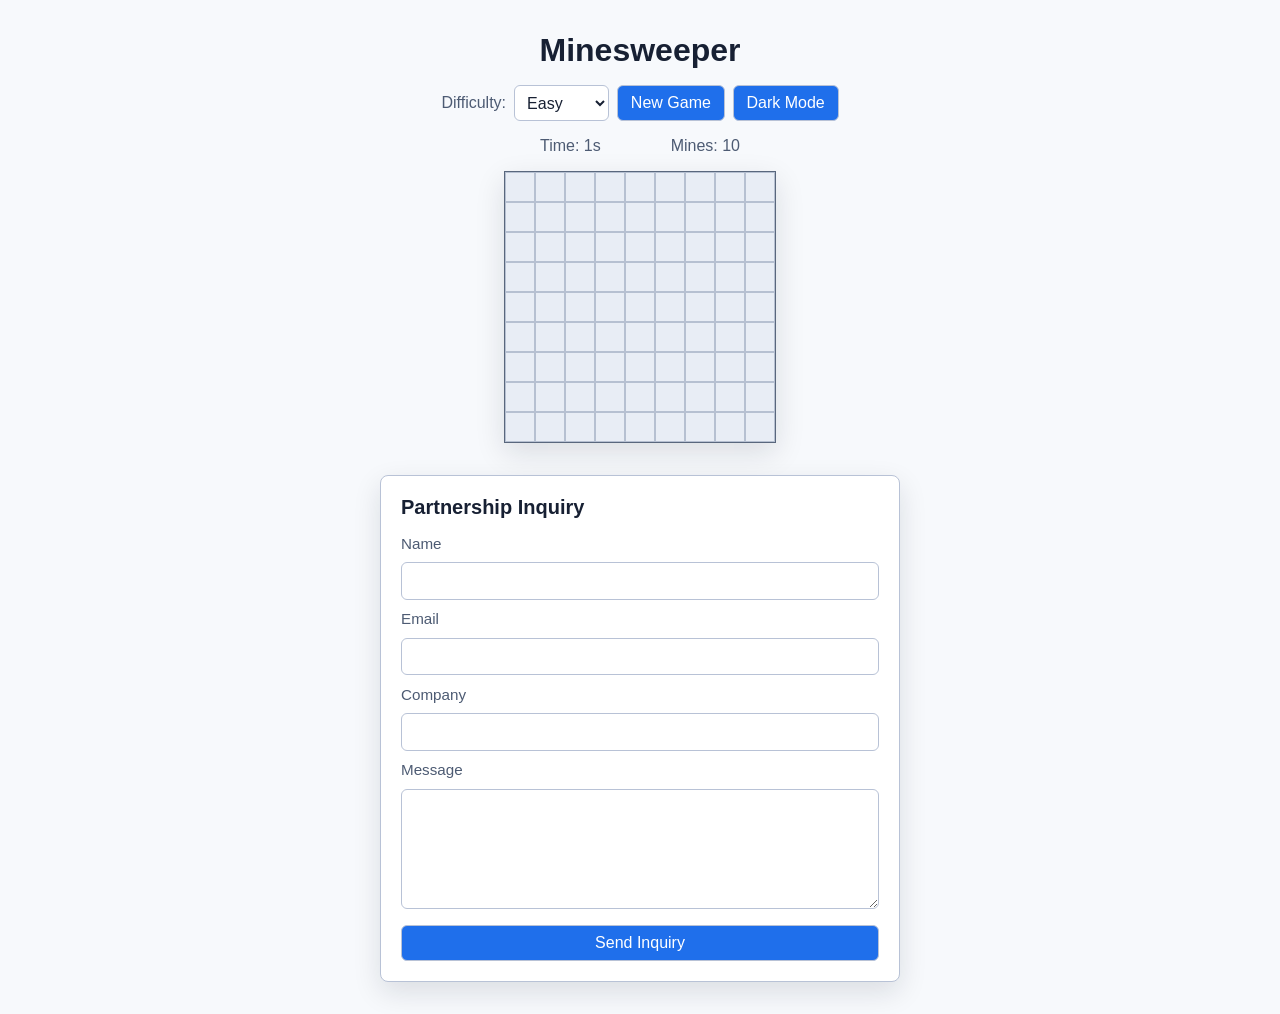
==== index.html @ 088cec99 "Add Google AdSense verification" ====
<!DOCTYPE html>
<html lang="en">
<head>
    <meta charset="UTF-8">
    <meta name="viewport" content="width=device-width, initial-scale=1.0">
    <meta name="google-adsense-account" content="ca-pub-1912947623378370">
    <title>Minesweeper</title>
    <link rel="stylesheet" href="style.css">
    <script async src="https://pagead2.googlesyndication.com/pagead/js/adsbygoogle.js?client=ca-pub-1912947623378370"
        crossorigin="anonymous"></script>
</head>
<body>
    <h1>Minesweeper</h1>
    <div class="controls">
        <label for="difficulty">Difficulty:</label>
        <select id="difficulty">
            <option value="easy">Easy</option>
            <option value="medium">Medium</option>
            <option value="hard">Hard</option>
        </select>
        <button id="new-game">New Game</button>
        <button id="theme-toggle" type="button" aria-label="Switch to dark mode">Dark Mode</button>
    </div>
    <div class="status">
        <div id="timer">Time: 0s</div>
        <div id="mine-counter">Mines: 10</div>
    </div>
    <div id="game-board"></div>
    <section class="partner-contact" aria-labelledby="partner-contact-title">
        <h2 id="partner-contact-title">Partnership Inquiry</h2>
        <form action="https://formspree.io/f/xlgkkrap" method="POST">
            <label for="partner-name">Name</label>
            <input id="partner-name" name="name" type="text" autocomplete="name" required>

            <label for="partner-email">Email</label>
            <input id="partner-email" name="email" type="email" autocomplete="email" required>

            <label for="partner-company">Company</label>
            <input id="partner-company" name="company" type="text" autocomplete="organization">

            <label for="partner-message">Message</label>
            <textarea id="partner-message" name="message" rows="5" required></textarea>

            <button type="submit">Send Inquiry</button>
        </form>
    </section>
    <script src="main.js"></script>
</body>
</html>
---- style.css ----
html {
    color-scheme: light;
}

body {
    --page-bg: #f7f9fc;
    --text-color: #172033;
    --muted-text: #4d5b73;
    --panel-bg: #ffffff;
    --control-bg: #ffffff;
    --control-border: #b8c2d6;
    --button-bg: #1f6feb;
    --button-text: #ffffff;
    --button-hover: #1959bd;
    --board-border: #59677d;
    --cell-bg: #e8edf5;
    --cell-border: #b6c0d1;
    --cell-text: #172033;
    --revealed-bg: #ffffff;
    --mine-bg: #e5484d;
    --flagged-bg: #ffd166;
    --shadow-color: rgba(16, 24, 40, 0.12);
}

body.dark-theme {
    --page-bg: #111827;
    --text-color: #f4f7fb;
    --muted-text: #c8d1df;
    --panel-bg: #1f2937;
    --control-bg: #1f2937;
    --control-border: #4b5563;
    --button-bg: #8ab4ff;
    --button-text: #101828;
    --button-hover: #a6c6ff;
    --board-border: #718096;
    --cell-bg: #2d3748;
    --cell-border: #4a5568;
    --cell-text: #f4f7fb;
    --revealed-bg: #111827;
    --mine-bg: #f05252;
    --flagged-bg: #f6c453;
    --shadow-color: rgba(0, 0, 0, 0.32);
}

body {
    font-family: sans-serif;
    display: flex;
    flex-direction: column;
    align-items: center;
    min-height: 100vh;
    margin: 0;
    background: var(--page-bg);
    color: var(--text-color);
    transition: background-color 160ms ease, color 160ms ease;
}

h1 {
    margin: 2rem 0 1rem;
}

.controls {
    display: flex;
    flex-wrap: wrap;
    gap: 0.5rem;
    align-items: center;
    justify-content: center;
    margin-bottom: 1rem;
}

.controls label,
.status {
    color: var(--muted-text);
}

select,
input,
textarea,
button {
    min-height: 36px;
    border: 1px solid var(--control-border);
    border-radius: 6px;
    font: inherit;
}

select {
    background: var(--control-bg);
    color: var(--text-color);
    padding: 0 0.5rem;
}

input,
textarea {
    background: var(--control-bg);
    color: var(--text-color);
    padding: 0.55rem 0.65rem;
    width: 100%;
    box-sizing: border-box;
}

textarea {
    min-height: 120px;
    resize: vertical;
}

button {
    background: var(--button-bg);
    color: var(--button-text);
    cursor: pointer;
    padding: 0 0.8rem;
}

button:hover {
    background: var(--button-hover);
}

.status {
    display: flex;
    justify-content: space-between;
    width: 200px;
    margin-bottom: 1rem;
}

#game-board {
    display: grid;
    border: 1px solid var(--board-border);
    box-shadow: 0 10px 28px var(--shadow-color);
}

.cell {
    width: 30px;
    height: 30px;
    border: 1px solid var(--cell-border);
    display: flex;
    justify-content: center;
    align-items: center;
    background-color: var(--cell-bg);
    color: var(--cell-text);
    cursor: pointer;
    box-sizing: border-box;
}

.cell.revealed {
    background-color: var(--revealed-bg);
}

.cell.mine {
    background-color: var(--mine-bg);
}

.cell.flagged {
    background-color: var(--flagged-bg);
}

.partner-contact {
    width: min(520px, calc(100% - 2rem));
    margin: 2rem 0;
    padding: 1.25rem;
    background: var(--panel-bg);
    border: 1px solid var(--control-border);
    border-radius: 8px;
    box-shadow: 0 10px 28px var(--shadow-color);
    box-sizing: border-box;
}

.partner-contact h2 {
    margin: 0 0 1rem;
    font-size: 1.25rem;
}

.partner-contact form {
    display: grid;
    gap: 0.65rem;
}

.partner-contact label {
    color: var(--muted-text);
    font-size: 0.95rem;
}

.partner-contact button {
    margin-top: 0.35rem;
}
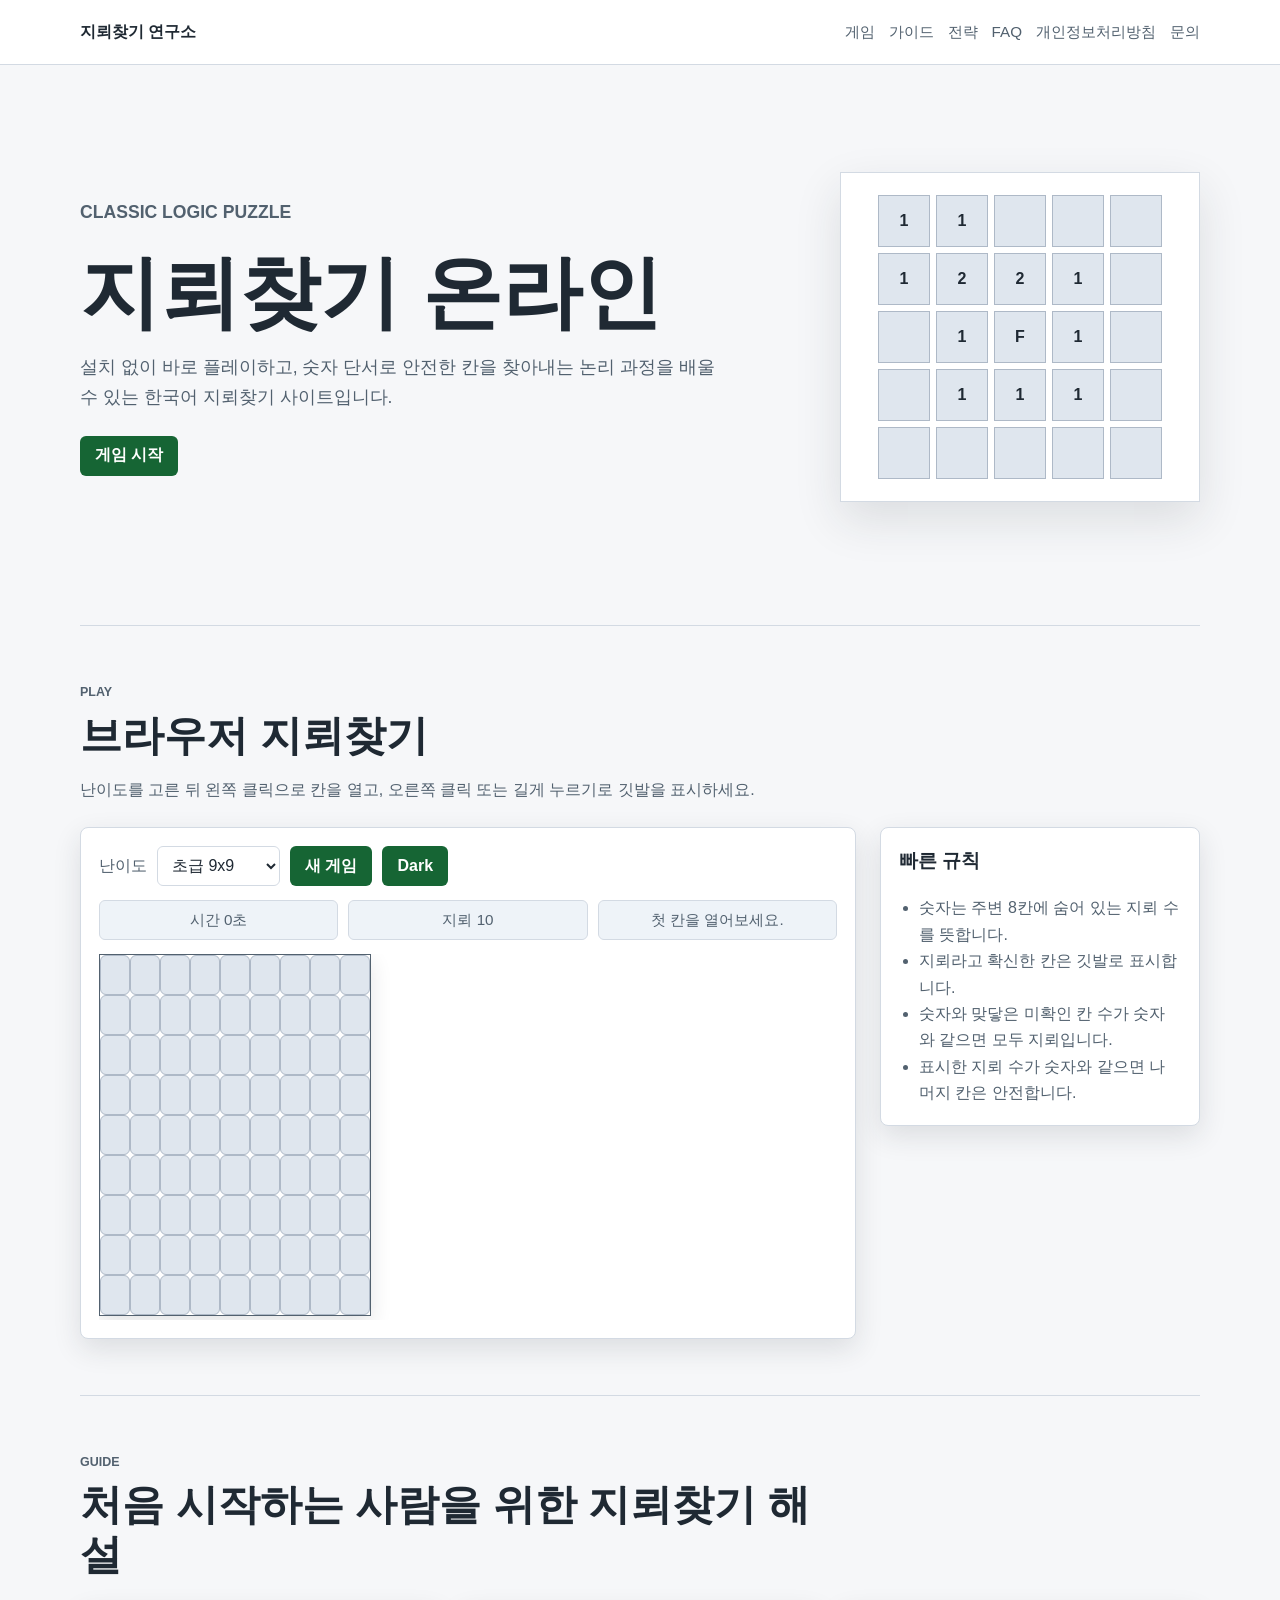
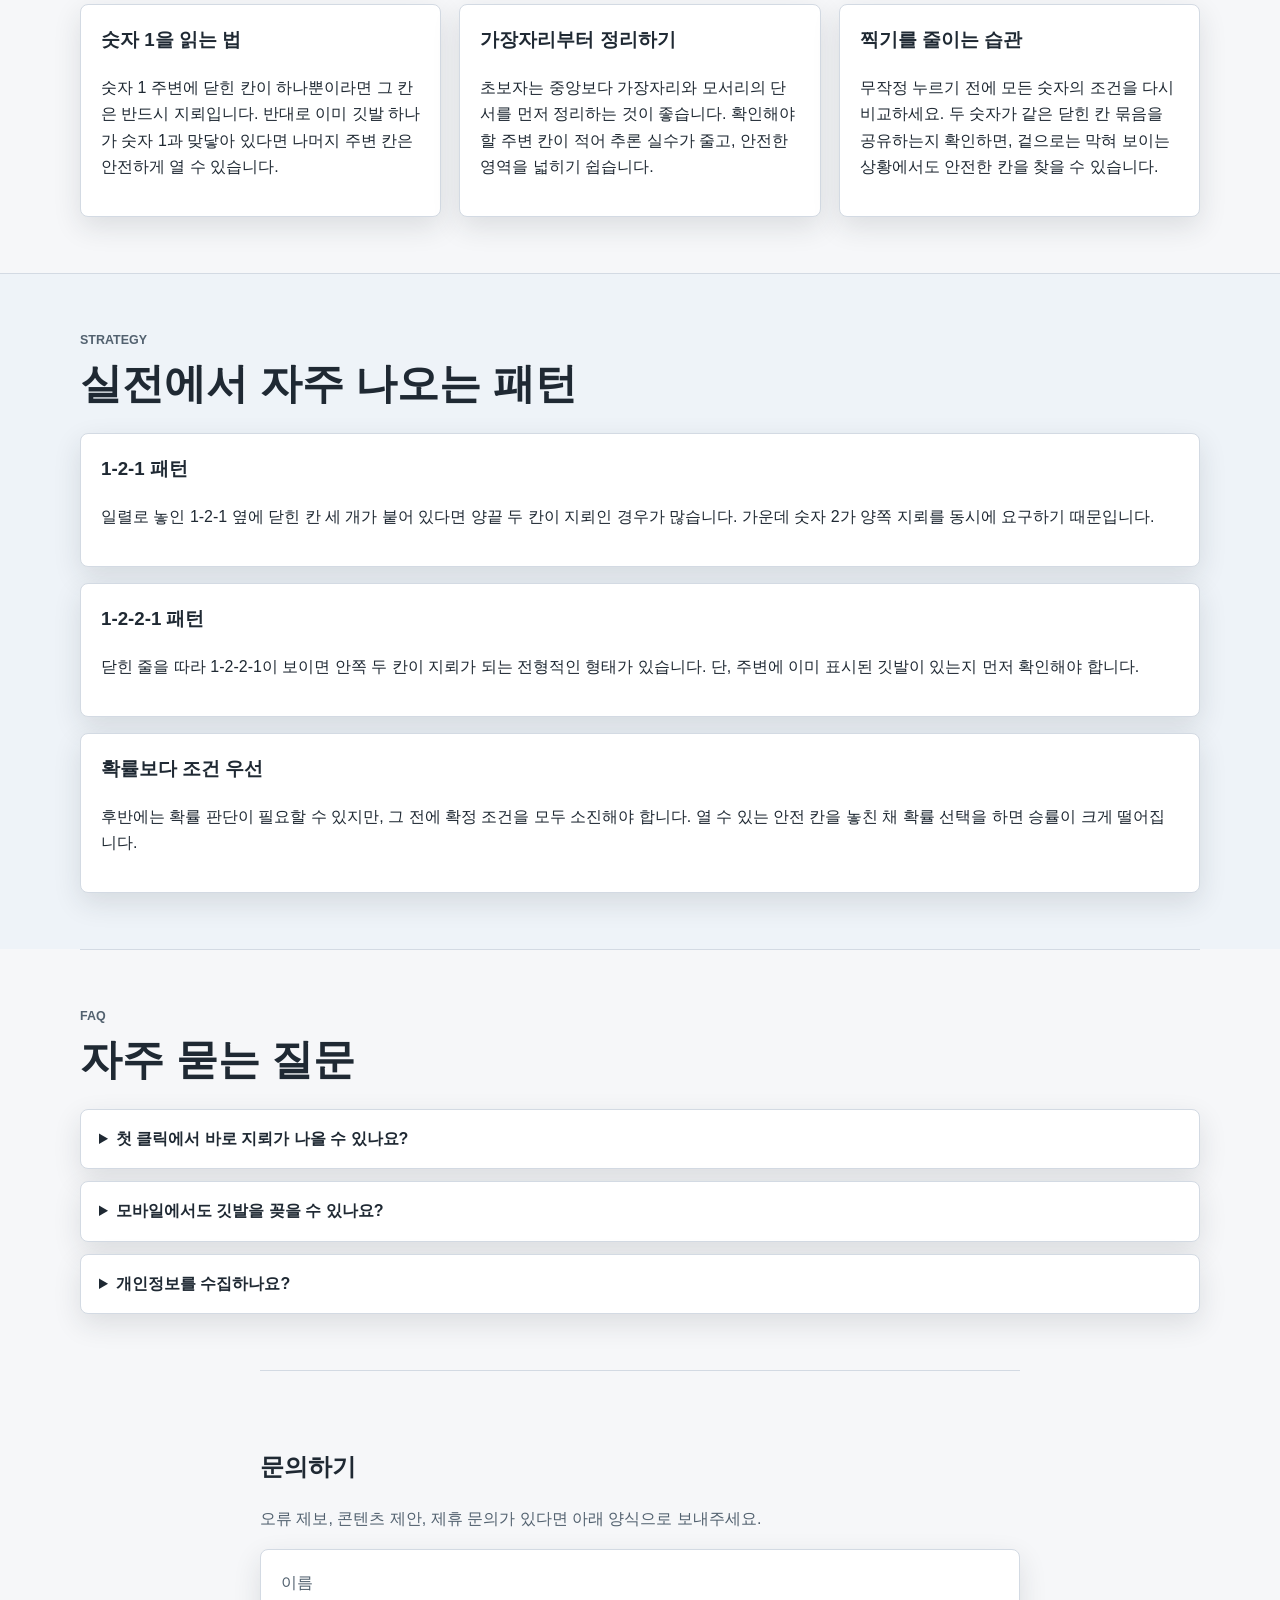
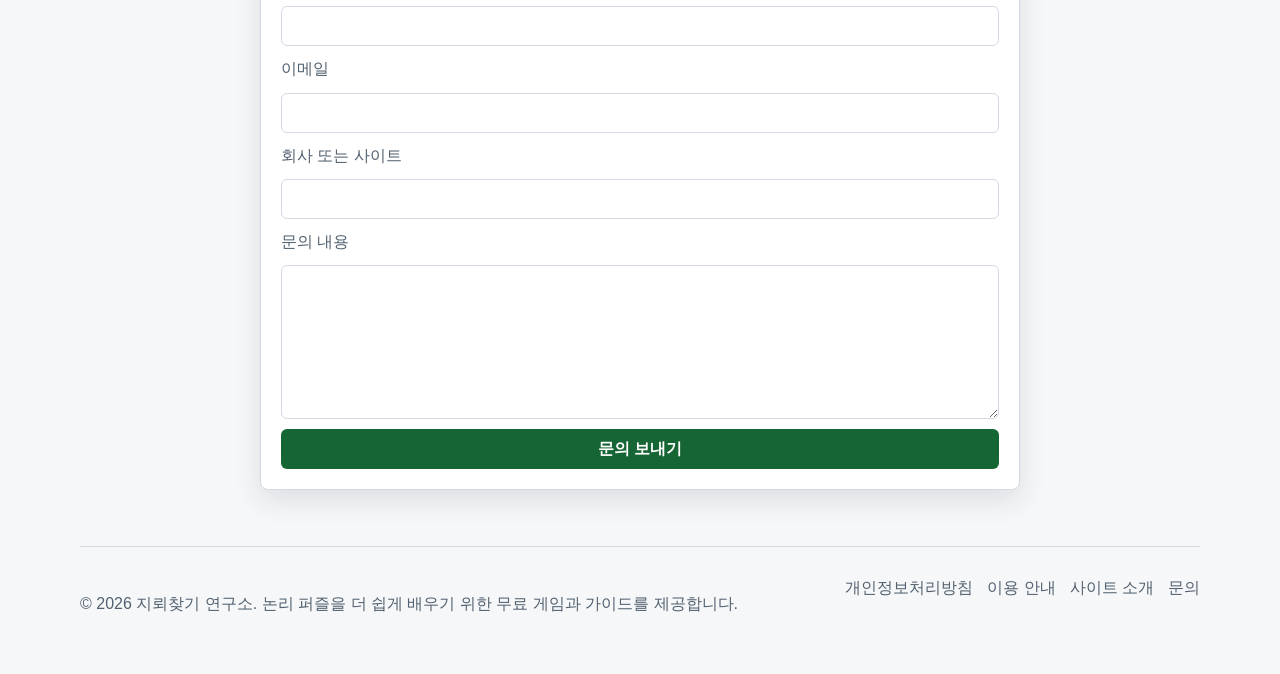
==== commit bf343b70: "Improve site quality for AdSense review" ====
--- a/index.html
+++ b/index.html
@@ -1,50 +1,182 @@
 <!DOCTYPE html>
-<html lang="en">
+<html lang="ko">
 <head>
     <meta charset="UTF-8">
     <meta name="viewport" content="width=device-width, initial-scale=1.0">
+    <meta name="description" content="브라우저에서 바로 즐기는 지뢰찾기 게임과 초급부터 고급까지 단계별 전략 가이드를 제공하는 한국어 Minesweeper 사이트입니다.">
     <meta name="google-adsense-account" content="ca-pub-1912947623378370">
-    <title>Minesweeper</title>
+    <title>지뢰찾기 온라인 - Minesweeper 전략 가이드</title>
     <link rel="stylesheet" href="style.css">
     <script async src="https://pagead2.googlesyndication.com/pagead/js/adsbygoogle.js?client=ca-pub-1912947623378370"
         crossorigin="anonymous"></script>
 </head>
 <body>
-    <h1>Minesweeper</h1>
-    <div class="controls">
-        <label for="difficulty">Difficulty:</label>
-        <select id="difficulty">
-            <option value="easy">Easy</option>
-            <option value="medium">Medium</option>
-            <option value="hard">Hard</option>
-        </select>
-        <button id="new-game">New Game</button>
-        <button id="theme-toggle" type="button" aria-label="Switch to dark mode">Dark Mode</button>
-    </div>
-    <div class="status">
-        <div id="timer">Time: 0s</div>
-        <div id="mine-counter">Mines: 10</div>
-    </div>
-    <div id="game-board"></div>
-    <section class="partner-contact" aria-labelledby="partner-contact-title">
-        <h2 id="partner-contact-title">Partnership Inquiry</h2>
-        <form action="https://formspree.io/f/xlgkkrap" method="POST">
-            <label for="partner-name">Name</label>
-            <input id="partner-name" name="name" type="text" autocomplete="name" required>
+    <header class="site-header">
+        <nav class="nav" aria-label="주요 메뉴">
+            <a class="brand" href="index.html">지뢰찾기 연구소</a>
+            <div class="nav-links">
+                <a href="#play">게임</a>
+                <a href="#guide">가이드</a>
+                <a href="#strategy">전략</a>
+                <a href="#faq">FAQ</a>
+                <a href="privacy.html">개인정보처리방침</a>
+                <a href="contact.html">문의</a>
+            </div>
+        </nav>
+    </header>
 
-            <label for="partner-email">Email</label>
-            <input id="partner-email" name="email" type="email" autocomplete="email" required>
+    <main>
+        <section class="hero" aria-labelledby="hero-title">
+            <div class="hero-copy">
+                <p class="eyebrow">Classic logic puzzle</p>
+                <h1 id="hero-title">지뢰찾기 온라인</h1>
+                <p>설치 없이 바로 플레이하고, 숫자 단서로 안전한 칸을 찾아내는 논리 과정을 배울 수 있는 한국어 지뢰찾기 사이트입니다.</p>
+                <a class="primary-link" href="#play">게임 시작</a>
+            </div>
+            <div class="hero-board" aria-hidden="true">
+                <span>1</span><span>1</span><span></span><span></span><span></span>
+                <span>1</span><span>2</span><span>2</span><span>1</span><span></span>
+                <span></span><span>1</span><span>F</span><span>1</span><span></span>
+                <span></span><span>1</span><span>1</span><span>1</span><span></span>
+                <span></span><span></span><span></span><span></span><span></span>
+            </div>
+        </section>
 
-            <label for="partner-company">Company</label>
-            <input id="partner-company" name="company" type="text" autocomplete="organization">
+        <section id="play" class="play-section" aria-labelledby="play-title">
+            <div class="section-heading">
+                <p class="eyebrow">Play</p>
+                <h2 id="play-title">브라우저 지뢰찾기</h2>
+                <p>난이도를 고른 뒤 왼쪽 클릭으로 칸을 열고, 오른쪽 클릭 또는 길게 누르기로 깃발을 표시하세요.</p>
+            </div>
 
-            <label for="partner-message">Message</label>
-            <textarea id="partner-message" name="message" rows="5" required></textarea>
+            <div class="game-shell">
+                <div class="game-panel" aria-label="지뢰찾기 게임 영역">
+                    <div class="controls">
+                        <label for="difficulty">난이도</label>
+                        <select id="difficulty">
+                            <option value="easy">초급 9x9</option>
+                            <option value="medium">중급 16x16</option>
+                            <option value="hard">고급 22x22</option>
+                        </select>
+                        <button id="new-game" type="button">새 게임</button>
+                        <button id="theme-toggle" type="button" aria-label="어두운 모드로 전환">Dark</button>
+                    </div>
+                    <div class="status" aria-live="polite">
+                        <div id="timer">시간 0초</div>
+                        <div id="mine-counter">지뢰 10</div>
+                        <div id="game-message">첫 칸을 열어보세요.</div>
+                    </div>
+                    <div class="board-wrap">
+                        <div id="game-board" role="grid" aria-label="지뢰찾기 보드"></div>
+                    </div>
+                </div>
 
-            <button type="submit">Send Inquiry</button>
-        </form>
-    </section>
+                <aside class="quick-guide" aria-labelledby="quick-guide-title">
+                    <h3 id="quick-guide-title">빠른 규칙</h3>
+                    <ul>
+                        <li>숫자는 주변 8칸에 숨어 있는 지뢰 수를 뜻합니다.</li>
+                        <li>지뢰라고 확신한 칸은 깃발로 표시합니다.</li>
+                        <li>숫자와 맞닿은 미확인 칸 수가 숫자와 같으면 모두 지뢰입니다.</li>
+                        <li>표시한 지뢰 수가 숫자와 같으면 나머지 칸은 안전합니다.</li>
+                    </ul>
+                </aside>
+            </div>
+        </section>
+
+        <section id="guide" class="content-section" aria-labelledby="guide-title">
+            <div class="section-heading">
+                <p class="eyebrow">Guide</p>
+                <h2 id="guide-title">처음 시작하는 사람을 위한 지뢰찾기 해설</h2>
+            </div>
+            <div class="article-grid">
+                <article>
+                    <h3>숫자 1을 읽는 법</h3>
+                    <p>숫자 1 주변에 닫힌 칸이 하나뿐이라면 그 칸은 반드시 지뢰입니다. 반대로 이미 깃발 하나가 숫자 1과 맞닿아 있다면 나머지 주변 칸은 안전하게 열 수 있습니다.</p>
+                </article>
+                <article>
+                    <h3>가장자리부터 정리하기</h3>
+                    <p>초보자는 중앙보다 가장자리와 모서리의 단서를 먼저 정리하는 것이 좋습니다. 확인해야 할 주변 칸이 적어 추론 실수가 줄고, 안전한 영역을 넓히기 쉽습니다.</p>
+                </article>
+                <article>
+                    <h3>찍기를 줄이는 습관</h3>
+                    <p>무작정 누르기 전에 모든 숫자의 조건을 다시 비교하세요. 두 숫자가 같은 닫힌 칸 묶음을 공유하는지 확인하면, 겉으로는 막혀 보이는 상황에서도 안전한 칸을 찾을 수 있습니다.</p>
+                </article>
+            </div>
+        </section>
+
+        <section id="strategy" class="content-section alt" aria-labelledby="strategy-title">
+            <div class="section-heading">
+                <p class="eyebrow">Strategy</p>
+                <h2 id="strategy-title">실전에서 자주 나오는 패턴</h2>
+            </div>
+            <div class="strategy-list">
+                <article>
+                    <h3>1-2-1 패턴</h3>
+                    <p>일렬로 놓인 1-2-1 옆에 닫힌 칸 세 개가 붙어 있다면 양끝 두 칸이 지뢰인 경우가 많습니다. 가운데 숫자 2가 양쪽 지뢰를 동시에 요구하기 때문입니다.</p>
+                </article>
+                <article>
+                    <h3>1-2-2-1 패턴</h3>
+                    <p>닫힌 줄을 따라 1-2-2-1이 보이면 안쪽 두 칸이 지뢰가 되는 전형적인 형태가 있습니다. 단, 주변에 이미 표시된 깃발이 있는지 먼저 확인해야 합니다.</p>
+                </article>
+                <article>
+                    <h3>확률보다 조건 우선</h3>
+                    <p>후반에는 확률 판단이 필요할 수 있지만, 그 전에 확정 조건을 모두 소진해야 합니다. 열 수 있는 안전 칸을 놓친 채 확률 선택을 하면 승률이 크게 떨어집니다.</p>
+                </article>
+            </div>
+        </section>
+
+        <section id="faq" class="content-section" aria-labelledby="faq-title">
+            <div class="section-heading">
+                <p class="eyebrow">FAQ</p>
+                <h2 id="faq-title">자주 묻는 질문</h2>
+            </div>
+            <div class="faq-list">
+                <details>
+                    <summary>첫 클릭에서 바로 지뢰가 나올 수 있나요?</summary>
+                    <p>이 사이트는 첫 클릭이 지뢰일 경우 해당 칸을 안전하게 재배치합니다. 시작부터 실패하는 상황을 줄여 논리 풀이에 집중할 수 있습니다.</p>
+                </details>
+                <details>
+                    <summary>모바일에서도 깃발을 꽂을 수 있나요?</summary>
+                    <p>네. 모바일에서는 칸을 길게 누르면 깃발을 켜거나 끌 수 있습니다.</p>
+                </details>
+                <details>
+                    <summary>개인정보를 수집하나요?</summary>
+                    <p>게임 플레이에는 로그인이나 회원가입이 필요하지 않습니다. 문의 양식을 보낼 때 입력한 정보만 답변 목적으로 사용됩니다.</p>
+                </details>
+            </div>
+        </section>
+
+        <section class="partner-contact" aria-labelledby="partner-contact-title">
+            <h2 id="partner-contact-title">문의하기</h2>
+            <p>오류 제보, 콘텐츠 제안, 제휴 문의가 있다면 아래 양식으로 보내주세요.</p>
+            <form action="https://formspree.io/f/xlgkkrap" method="POST">
+                <label for="partner-name">이름</label>
+                <input id="partner-name" name="name" type="text" autocomplete="name" required>
+
+                <label for="partner-email">이메일</label>
+                <input id="partner-email" name="email" type="email" autocomplete="email" required>
+
+                <label for="partner-company">회사 또는 사이트</label>
+                <input id="partner-company" name="company" type="text" autocomplete="organization">
+
+                <label for="partner-message">문의 내용</label>
+                <textarea id="partner-message" name="message" rows="5" required></textarea>
+
+                <button type="submit">문의 보내기</button>
+            </form>
+        </section>
+    </main>
+
+    <footer class="site-footer">
+        <p>© 2026 지뢰찾기 연구소. 논리 퍼즐을 더 쉽게 배우기 위한 무료 게임과 가이드를 제공합니다.</p>
+        <div>
+            <a href="privacy.html">개인정보처리방침</a>
+            <a href="terms.html">이용 안내</a>
+            <a href="about.html">사이트 소개</a>
+            <a href="contact.html">문의</a>
+        </div>
+    </footer>
+
     <script src="main.js"></script>
 </body>
 </html>
-
--- a/style.css
+++ b/style.css
@@ -1,129 +1,308 @@
 html {
     color-scheme: light;
+    scroll-behavior: smooth;
 }
 
 body {
-    --page-bg: #f7f9fc;
-    --text-color: #172033;
-    --muted-text: #4d5b73;
-    --panel-bg: #ffffff;
-    --control-bg: #ffffff;
-    --control-border: #b8c2d6;
-    --button-bg: #1f6feb;
+    --page-bg: #f6f7f9;
+    --surface: #ffffff;
+    --surface-strong: #eef3f8;
+    --text-color: #1f2933;
+    --muted-text: #52616f;
+    --border: #d3dae3;
+    --button-bg: #166534;
     --button-text: #ffffff;
-    --button-hover: #1959bd;
-    --board-border: #59677d;
-    --cell-bg: #e8edf5;
-    --cell-border: #b6c0d1;
-    --cell-text: #172033;
+    --button-hover: #14532d;
+    --accent: #b45309;
+    --board-border: #52616f;
+    --cell-bg: #dfe6ee;
+    --cell-border: #aeb9c7;
+    --cell-text: #1f2933;
     --revealed-bg: #ffffff;
-    --mine-bg: #e5484d;
-    --flagged-bg: #ffd166;
-    --shadow-color: rgba(16, 24, 40, 0.12);
-}
-
-body.dark-theme {
-    --page-bg: #111827;
-    --text-color: #f4f7fb;
-    --muted-text: #c8d1df;
-    --panel-bg: #1f2937;
-    --control-bg: #1f2937;
-    --control-border: #4b5563;
-    --button-bg: #8ab4ff;
-    --button-text: #101828;
-    --button-hover: #a6c6ff;
-    --board-border: #718096;
-    --cell-bg: #2d3748;
-    --cell-border: #4a5568;
-    --cell-text: #f4f7fb;
-    --revealed-bg: #111827;
-    --mine-bg: #f05252;
-    --flagged-bg: #f6c453;
-    --shadow-color: rgba(0, 0, 0, 0.32);
-}
-
-body {
-    font-family: sans-serif;
-    display: flex;
-    flex-direction: column;
-    align-items: center;
-    min-height: 100vh;
+    --mine-bg: #dc2626;
+    --flagged-bg: #facc15;
+    --shadow: rgba(31, 41, 51, 0.12);
     margin: 0;
     background: var(--page-bg);
     color: var(--text-color);
-    transition: background-color 160ms ease, color 160ms ease;
-}
-
-h1 {
-    margin: 2rem 0 1rem;
-}
-
-.controls {
+    font-family: Arial, Helvetica, sans-serif;
+    line-height: 1.65;
+}
+
+body.dark-theme {
+    --page-bg: #101418;
+    --surface: #18212a;
+    --surface-strong: #202b36;
+    --text-color: #edf2f7;
+    --muted-text: #c5ced8;
+    --border: #3c4a57;
+    --button-bg: #8bc34a;
+    --button-text: #101418;
+    --button-hover: #a3d46c;
+    --accent: #f6ad55;
+    --board-border: #7b8794;
+    --cell-bg: #263442;
+    --cell-border: #485766;
+    --cell-text: #edf2f7;
+    --revealed-bg: #111820;
+    --mine-bg: #ef4444;
+    --flagged-bg: #d69e2e;
+    --shadow: rgba(0, 0, 0, 0.34);
+}
+
+* {
+    box-sizing: border-box;
+}
+
+a {
+    color: inherit;
+}
+
+.site-header {
+    position: sticky;
+    top: 0;
+    z-index: 10;
+    background: color-mix(in srgb, var(--surface) 92%, transparent);
+    border-bottom: 1px solid var(--border);
+    backdrop-filter: blur(12px);
+}
+
+.nav {
+    width: min(1120px, calc(100% - 32px));
+    margin: 0 auto;
+    min-height: 64px;
+    display: flex;
+    align-items: center;
+    justify-content: space-between;
+    gap: 16px;
+}
+
+.brand {
+    font-weight: 800;
+    text-decoration: none;
+    white-space: nowrap;
+}
+
+.nav-links {
     display: flex;
     flex-wrap: wrap;
-    gap: 0.5rem;
+    justify-content: flex-end;
+    gap: 14px;
+    color: var(--muted-text);
+    font-size: 0.95rem;
+}
+
+.nav-links a,
+.site-footer a {
+    text-decoration: none;
+}
+
+.nav-links a:hover,
+.site-footer a:hover {
+    text-decoration: underline;
+}
+
+main {
+    width: min(1120px, calc(100% - 32px));
+    margin: 0 auto;
+}
+
+.hero {
+    min-height: 560px;
+    display: grid;
+    grid-template-columns: minmax(0, 1fr) 360px;
+    align-items: center;
+    gap: 56px;
+    padding: 56px 0 72px;
+}
+
+.hero-copy h1 {
+    margin: 0 0 18px;
+    font-size: clamp(2.4rem, 7vw, 5rem);
+    line-height: 1.05;
+    letter-spacing: 0;
+}
+
+.hero-copy p {
+    max-width: 640px;
+    margin: 0 0 24px;
+    color: var(--muted-text);
+    font-size: 1.1rem;
+}
+
+.eyebrow {
+    margin: 0 0 8px;
+    color: var(--accent);
+    font-size: 0.78rem;
+    font-weight: 800;
+    letter-spacing: 0;
+    text-transform: uppercase;
+}
+
+.primary-link,
+button {
+    display: inline-flex;
+    min-height: 40px;
     align-items: center;
     justify-content: center;
-    margin-bottom: 1rem;
-}
-
-.controls label,
-.status {
-    color: var(--muted-text);
-}
-
-select,
-input,
-textarea,
-button {
-    min-height: 36px;
-    border: 1px solid var(--control-border);
+    border: 1px solid transparent;
     border-radius: 6px;
-    font: inherit;
-}
-
-select {
-    background: var(--control-bg);
-    color: var(--text-color);
-    padding: 0 0.5rem;
-}
-
-input,
-textarea {
-    background: var(--control-bg);
-    color: var(--text-color);
-    padding: 0.55rem 0.65rem;
-    width: 100%;
-    box-sizing: border-box;
-}
-
-textarea {
-    min-height: 120px;
-    resize: vertical;
-}
-
-button {
     background: var(--button-bg);
     color: var(--button-text);
     cursor: pointer;
-    padding: 0 0.8rem;
-}
-
+    font: inherit;
+    font-weight: 700;
+    padding: 0 14px;
+    text-decoration: none;
+}
+
+.primary-link:hover,
 button:hover {
     background: var(--button-hover);
 }
 
+.hero-board {
+    display: grid;
+    grid-template-columns: repeat(5, 52px);
+    gap: 6px;
+    justify-content: center;
+    padding: 22px;
+    background: var(--surface);
+    border: 1px solid var(--border);
+    box-shadow: 0 18px 44px var(--shadow);
+}
+
+.hero-board span {
+    width: 52px;
+    height: 52px;
+    display: grid;
+    place-items: center;
+    background: var(--cell-bg);
+    border: 1px solid var(--cell-border);
+    color: var(--cell-text);
+    font-weight: 800;
+}
+
+.play-section,
+.content-section,
+.partner-contact,
+.text-page {
+    padding: 56px 0;
+    border-top: 1px solid var(--border);
+}
+
+.section-heading {
+    max-width: 760px;
+    margin-bottom: 24px;
+}
+
+.section-heading h2,
+.text-page h1 {
+    margin: 0 0 10px;
+    font-size: clamp(1.7rem, 4vw, 2.6rem);
+    line-height: 1.2;
+    letter-spacing: 0;
+}
+
+.section-heading p,
+.partner-contact p,
+.text-page p {
+    color: var(--muted-text);
+}
+
+.game-shell {
+    display: grid;
+    grid-template-columns: minmax(0, 1fr) 320px;
+    gap: 24px;
+    align-items: start;
+}
+
+.game-panel,
+.quick-guide,
+.article-grid article,
+.strategy-list article,
+.faq-list details {
+    background: var(--surface);
+    border: 1px solid var(--border);
+    border-radius: 8px;
+    box-shadow: 0 10px 28px var(--shadow);
+}
+
+.game-panel {
+    padding: 18px;
+    overflow: hidden;
+}
+
+.controls {
+    display: flex;
+    flex-wrap: wrap;
+    gap: 10px;
+    align-items: center;
+    margin-bottom: 14px;
+}
+
+.controls label,
+.quick-guide li,
+.partner-contact label {
+    color: var(--muted-text);
+}
+
+select,
+input,
+textarea {
+    width: 100%;
+    min-height: 40px;
+    border: 1px solid var(--border);
+    border-radius: 6px;
+    background: var(--surface);
+    color: var(--text-color);
+    font: inherit;
+    padding: 0 10px;
+}
+
+select {
+    width: auto;
+}
+
+textarea {
+    min-height: 130px;
+    padding: 10px;
+    resize: vertical;
+}
+
 .status {
-    display: flex;
-    justify-content: space-between;
-    width: 200px;
-    margin-bottom: 1rem;
+    display: grid;
+    grid-template-columns: repeat(3, minmax(0, 1fr));
+    gap: 10px;
+    margin-bottom: 14px;
+    color: var(--muted-text);
+    font-size: 0.95rem;
+}
+
+.status div {
+    min-height: 40px;
+    display: flex;
+    align-items: center;
+    justify-content: center;
+    padding: 0 10px;
+    background: var(--surface-strong);
+    border: 1px solid var(--border);
+    border-radius: 6px;
+    text-align: center;
+}
+
+.board-wrap {
+    width: 100%;
+    overflow: auto;
+    padding-bottom: 4px;
 }
 
 #game-board {
     display: grid;
+    width: max-content;
     border: 1px solid var(--board-border);
-    box-shadow: 0 10px 28px var(--shadow-color);
+    box-shadow: 0 8px 20px var(--shadow);
+    touch-action: manipulation;
 }
 
 .cell {
@@ -133,50 +312,202 @@
     display: flex;
     justify-content: center;
     align-items: center;
-    background-color: var(--cell-bg);
+    background: var(--cell-bg);
     color: var(--cell-text);
     cursor: pointer;
-    box-sizing: border-box;
+    font-weight: 800;
+    user-select: none;
+}
+
+.cell:focus-visible {
+    outline: 3px solid var(--accent);
+    outline-offset: -3px;
+}
+
+.cell:disabled {
+    opacity: 1;
+    color: var(--cell-text);
+    cursor: default;
+}
+
+.cell.mine:disabled {
+    color: #ffffff;
 }
 
 .cell.revealed {
-    background-color: var(--revealed-bg);
+    background: var(--revealed-bg);
 }
 
 .cell.mine {
-    background-color: var(--mine-bg);
+    background: var(--mine-bg);
+    color: #ffffff;
 }
 
 .cell.flagged {
-    background-color: var(--flagged-bg);
+    background: var(--flagged-bg);
+    color: #1f2933;
+}
+
+.quick-guide {
+    padding: 18px;
+}
+
+.quick-guide h3,
+.article-grid h3,
+.strategy-list h3 {
+    margin-top: 0;
+}
+
+.quick-guide ul {
+    margin: 0;
+    padding-left: 20px;
+}
+
+.article-grid {
+    display: grid;
+    grid-template-columns: repeat(3, minmax(0, 1fr));
+    gap: 18px;
+}
+
+.article-grid article,
+.strategy-list article {
+    padding: 20px;
+}
+
+.alt {
+    width: 100vw;
+    margin-left: calc(50% - 50vw);
+    padding-left: calc((100vw - min(1120px, calc(100vw - 32px))) / 2);
+    padding-right: calc((100vw - min(1120px, calc(100vw - 32px))) / 2);
+    background: var(--surface-strong);
+}
+
+.strategy-list {
+    display: grid;
+    gap: 16px;
+}
+
+.faq-list {
+    display: grid;
+    gap: 12px;
+}
+
+.faq-list details {
+    padding: 16px 18px;
+}
+
+.faq-list summary {
+    cursor: pointer;
+    font-weight: 800;
 }
 
 .partner-contact {
-    width: min(520px, calc(100% - 2rem));
-    margin: 2rem 0;
-    padding: 1.25rem;
-    background: var(--panel-bg);
-    border: 1px solid var(--control-border);
+    max-width: 760px;
+    margin: 0 auto;
+}
+
+.partner-contact form {
+    display: grid;
+    gap: 10px;
+    padding: 20px;
+    background: var(--surface);
+    border: 1px solid var(--border);
     border-radius: 8px;
-    box-shadow: 0 10px 28px var(--shadow-color);
-    box-sizing: border-box;
-}
-
-.partner-contact h2 {
-    margin: 0 0 1rem;
-    font-size: 1.25rem;
-}
-
-.partner-contact form {
-    display: grid;
-    gap: 0.65rem;
-}
-
-.partner-contact label {
+    box-shadow: 0 10px 28px var(--shadow);
+}
+
+.site-footer {
+    width: min(1120px, calc(100% - 32px));
+    margin: 0 auto;
+    padding: 28px 0 40px;
+    border-top: 1px solid var(--border);
     color: var(--muted-text);
+    display: flex;
+    flex-wrap: wrap;
+    justify-content: space-between;
+    gap: 16px;
+}
+
+.site-footer div {
+    display: flex;
+    flex-wrap: wrap;
+    gap: 14px;
+}
+
+.text-page {
+    max-width: 820px;
+    min-height: 70vh;
+}
+
+.text-page h2 {
+    margin-top: 32px;
+}
+
+.updated {
+    margin-top: 32px;
     font-size: 0.95rem;
 }
 
-.partner-contact button {
-    margin-top: 0.35rem;
-}
+@media (max-width: 860px) {
+    .hero,
+    .game-shell,
+    .article-grid {
+        grid-template-columns: 1fr;
+    }
+
+    .hero {
+        min-height: auto;
+        padding-top: 36px;
+        gap: 28px;
+    }
+
+    .hero-board {
+        grid-template-columns: repeat(5, minmax(38px, 1fr));
+        width: min(100%, 330px);
+    }
+
+    .hero-board span {
+        width: 100%;
+        height: auto;
+        aspect-ratio: 1;
+    }
+
+    .status {
+        grid-template-columns: 1fr;
+    }
+
+    .nav {
+        align-items: flex-start;
+        flex-direction: column;
+        padding: 12px 0;
+    }
+
+    .nav-links {
+        justify-content: flex-start;
+    }
+}
+
+@media (max-width: 520px) {
+    main,
+    .nav,
+    .site-footer {
+        width: min(100% - 20px, 1120px);
+    }
+
+    .controls > * {
+        flex: 1 1 130px;
+    }
+
+    .controls label {
+        flex-basis: 100%;
+    }
+
+    .game-panel {
+        padding: 12px;
+    }
+
+    .cell {
+        width: 28px;
+        height: 28px;
+    }
+}
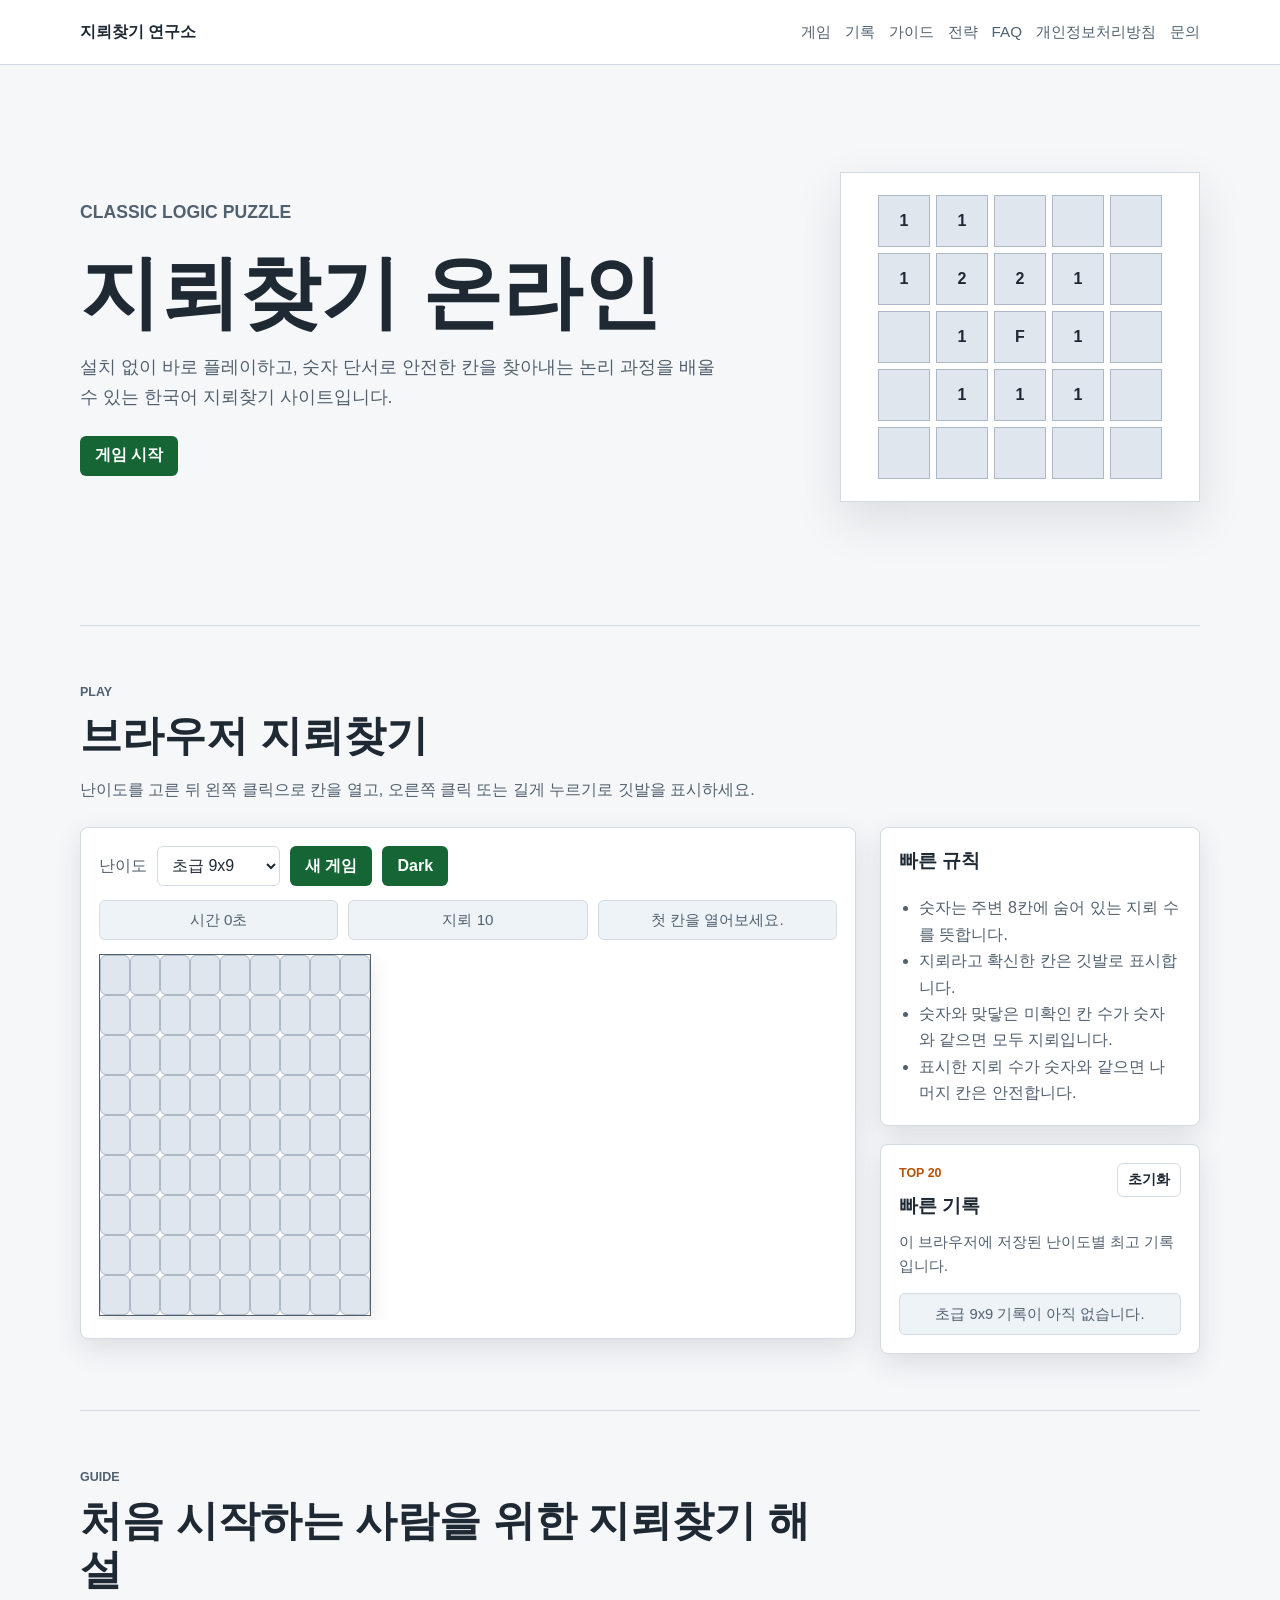
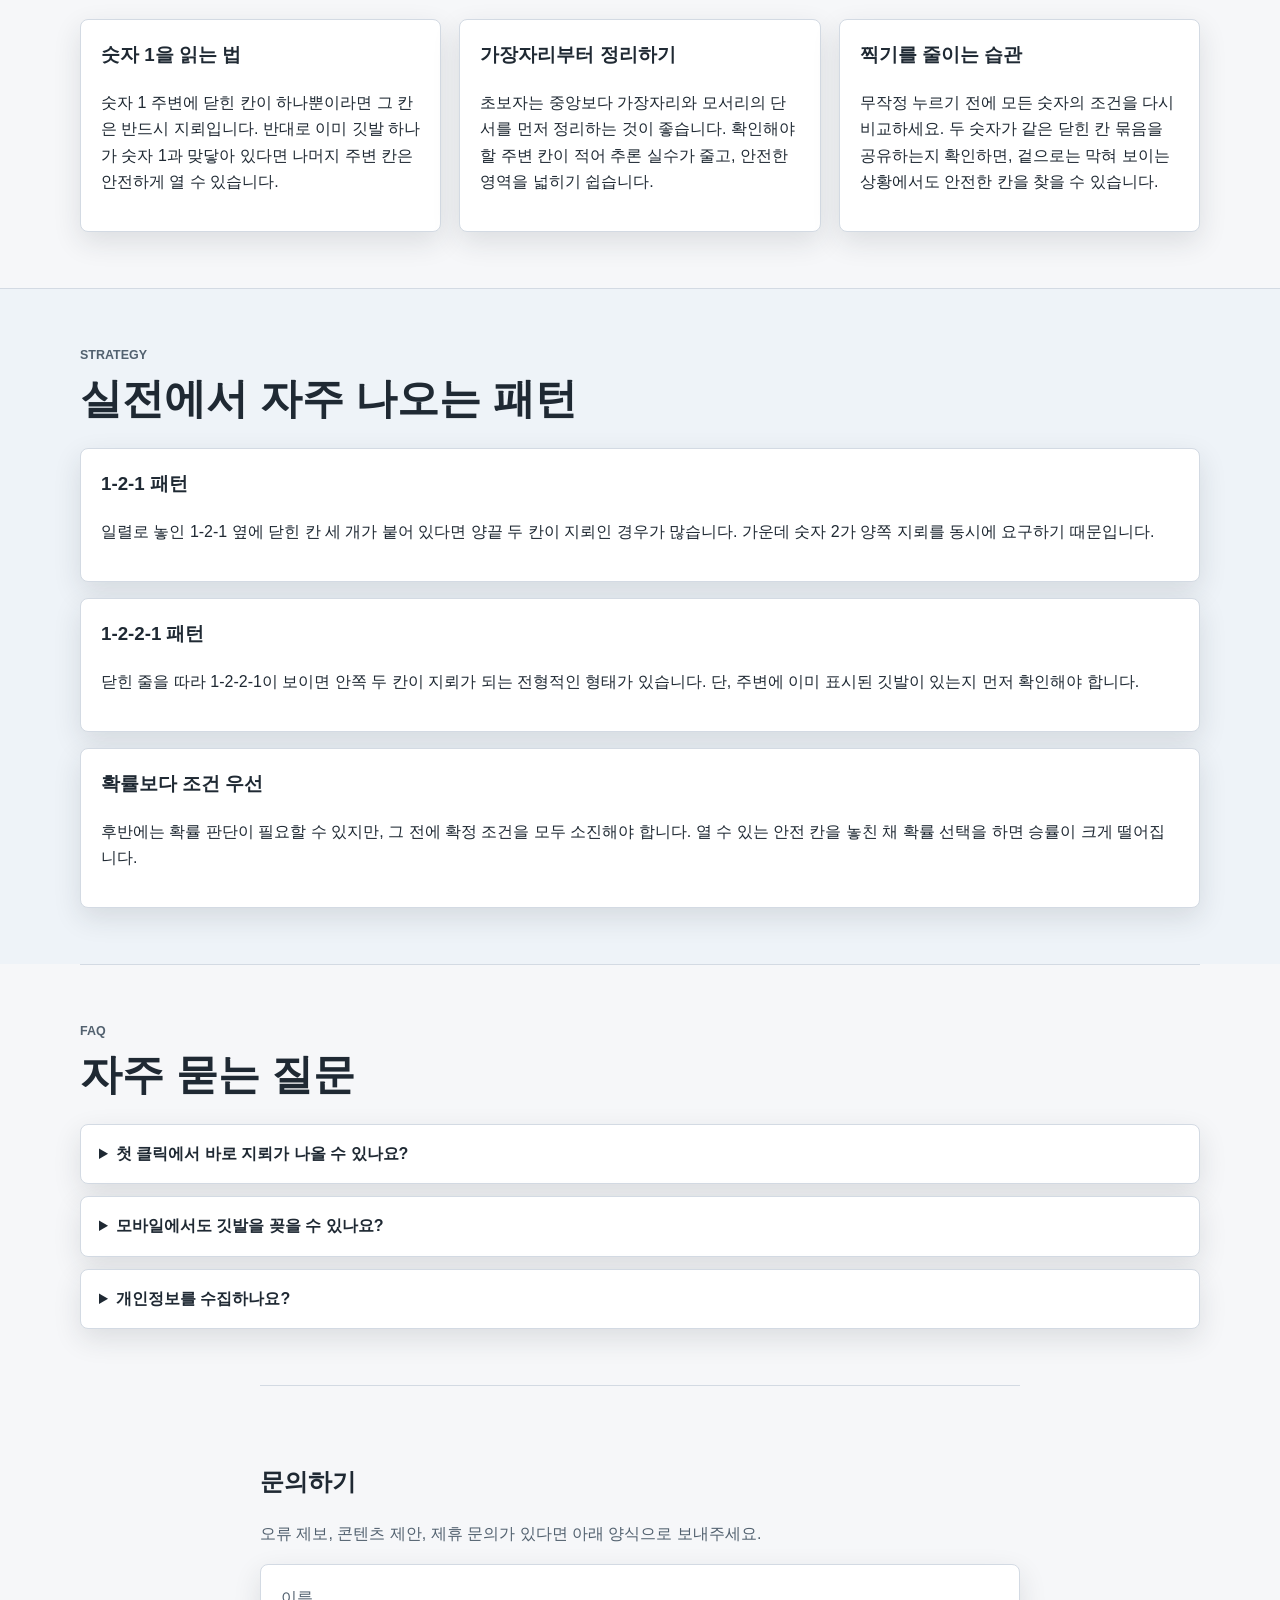
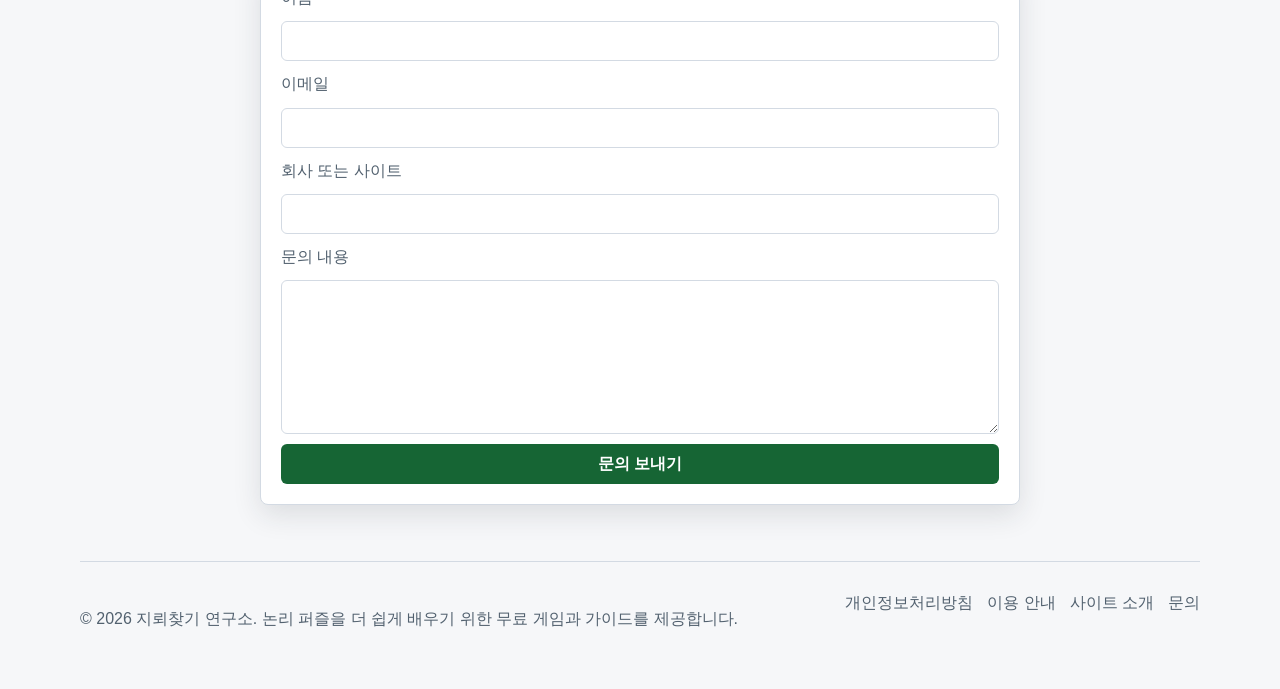
==== commit def7099b: "Add minesweeper top records" ====
--- a/index.html
+++ b/index.html
@@ -16,6 +16,7 @@
             <a class="brand" href="index.html">지뢰찾기 연구소</a>
             <div class="nav-links">
                 <a href="#play">게임</a>
+                <a href="#leaderboard">기록</a>
                 <a href="#guide">가이드</a>
                 <a href="#strategy">전략</a>
                 <a href="#faq">FAQ</a>
@@ -71,14 +72,28 @@
                     </div>
                 </div>
 
-                <aside class="quick-guide" aria-labelledby="quick-guide-title">
-                    <h3 id="quick-guide-title">빠른 규칙</h3>
-                    <ul>
-                        <li>숫자는 주변 8칸에 숨어 있는 지뢰 수를 뜻합니다.</li>
-                        <li>지뢰라고 확신한 칸은 깃발로 표시합니다.</li>
-                        <li>숫자와 맞닿은 미확인 칸 수가 숫자와 같으면 모두 지뢰입니다.</li>
-                        <li>표시한 지뢰 수가 숫자와 같으면 나머지 칸은 안전합니다.</li>
-                    </ul>
+                <aside class="side-column">
+                    <section class="quick-guide" aria-labelledby="quick-guide-title">
+                        <h3 id="quick-guide-title">빠른 규칙</h3>
+                        <ul>
+                            <li>숫자는 주변 8칸에 숨어 있는 지뢰 수를 뜻합니다.</li>
+                            <li>지뢰라고 확신한 칸은 깃발로 표시합니다.</li>
+                            <li>숫자와 맞닿은 미확인 칸 수가 숫자와 같으면 모두 지뢰입니다.</li>
+                            <li>표시한 지뢰 수가 숫자와 같으면 나머지 칸은 안전합니다.</li>
+                        </ul>
+                    </section>
+
+                    <section id="leaderboard" class="leaderboard" aria-labelledby="leaderboard-title">
+                        <div class="leaderboard-header">
+                            <div>
+                                <p class="eyebrow">Top 20</p>
+                                <h3 id="leaderboard-title">빠른 기록</h3>
+                            </div>
+                            <button id="clear-records" type="button">초기화</button>
+                        </div>
+                        <p class="leaderboard-note">이 브라우저에 저장된 난이도별 최고 기록입니다.</p>
+                        <ol id="leaderboard-list" class="leaderboard-list" aria-live="polite"></ol>
+                    </section>
                 </aside>
             </div>
         </section>
--- a/style.css
+++ b/style.css
@@ -219,6 +219,7 @@
 
 .game-panel,
 .quick-guide,
+.leaderboard,
 .article-grid article,
 .strategy-list article,
 .faq-list details {
@@ -348,11 +349,18 @@
     color: #1f2933;
 }
 
-.quick-guide {
+.side-column {
+    display: grid;
+    gap: 18px;
+}
+
+.quick-guide,
+.leaderboard {
     padding: 18px;
 }
 
 .quick-guide h3,
+.leaderboard h3,
 .article-grid h3,
 .strategy-list h3 {
     margin-top: 0;
@@ -361,6 +369,94 @@
 .quick-guide ul {
     margin: 0;
     padding-left: 20px;
+}
+
+.leaderboard-header {
+    display: flex;
+    align-items: flex-start;
+    justify-content: space-between;
+    gap: 12px;
+}
+
+.leaderboard-header h3 {
+    margin-bottom: 0;
+}
+
+#clear-records {
+    min-height: 34px;
+    padding: 0 10px;
+    background: transparent;
+    border-color: var(--border);
+    color: var(--text-color);
+    font-size: 0.9rem;
+}
+
+#clear-records:hover {
+    background: var(--surface-strong);
+}
+
+.leaderboard-note {
+    margin: 8px 0 14px;
+    color: var(--muted-text);
+    font-size: 0.92rem;
+}
+
+.leaderboard-list {
+    display: grid;
+    gap: 8px;
+    margin: 0;
+    padding: 0;
+    list-style: none;
+}
+
+.leaderboard-list li {
+    display: grid;
+    grid-template-columns: 28px minmax(0, 1fr) auto;
+    gap: 8px;
+    align-items: center;
+    min-height: 38px;
+    padding: 8px 10px;
+    background: var(--surface-strong);
+    border: 1px solid var(--border);
+    border-radius: 6px;
+    font-size: 0.92rem;
+}
+
+.leaderboard-list .rank {
+    width: 24px;
+    height: 24px;
+    display: inline-flex;
+    align-items: center;
+    justify-content: center;
+    border-radius: 50%;
+    background: var(--surface);
+    border: 1px solid var(--border);
+    font-weight: 800;
+}
+
+.leaderboard-list .player {
+    min-width: 0;
+    overflow: hidden;
+    text-overflow: ellipsis;
+    white-space: nowrap;
+    font-weight: 700;
+}
+
+.leaderboard-list .record-time {
+    font-weight: 800;
+    color: var(--accent);
+}
+
+.leaderboard-list .record-date {
+    grid-column: 2 / 4;
+    color: var(--muted-text);
+    font-size: 0.82rem;
+}
+
+.leaderboard-list .leaderboard-empty {
+    display: block;
+    color: var(--muted-text);
+    text-align: center;
 }
 
 .article-grid {
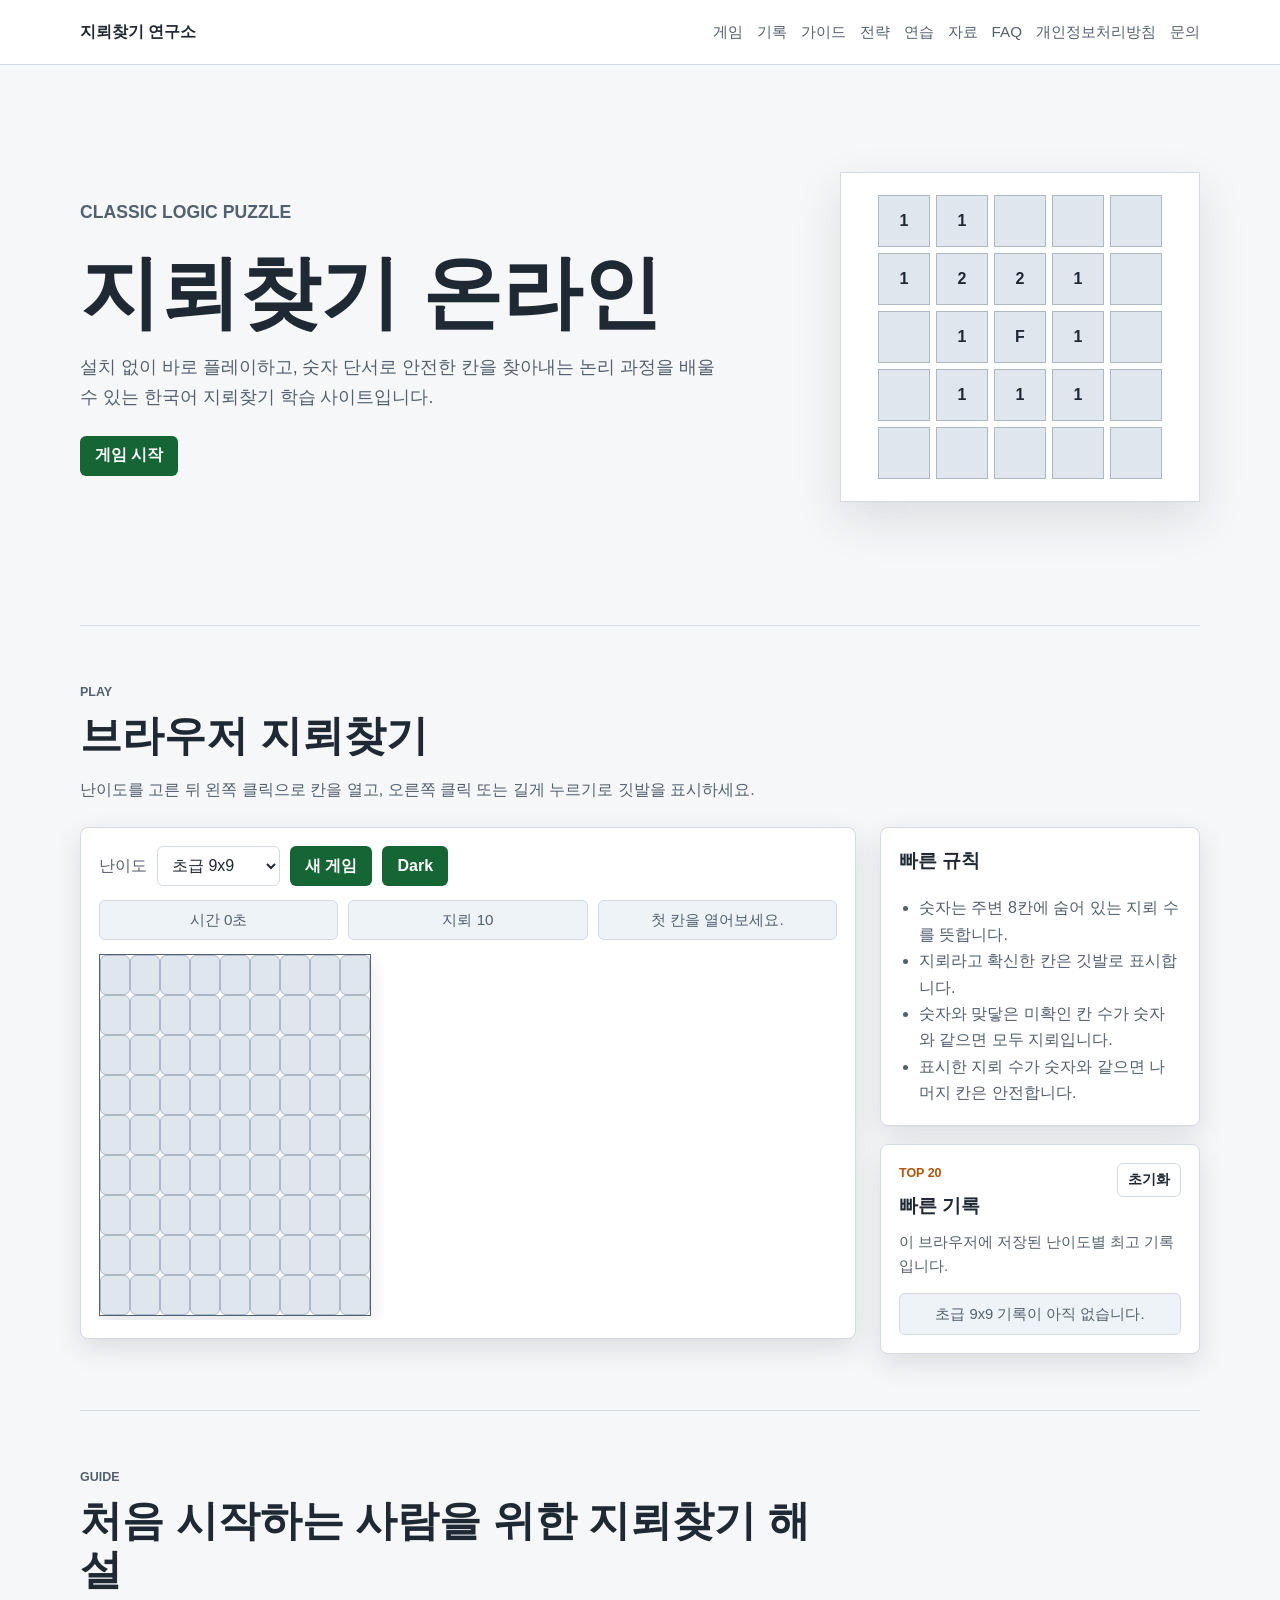
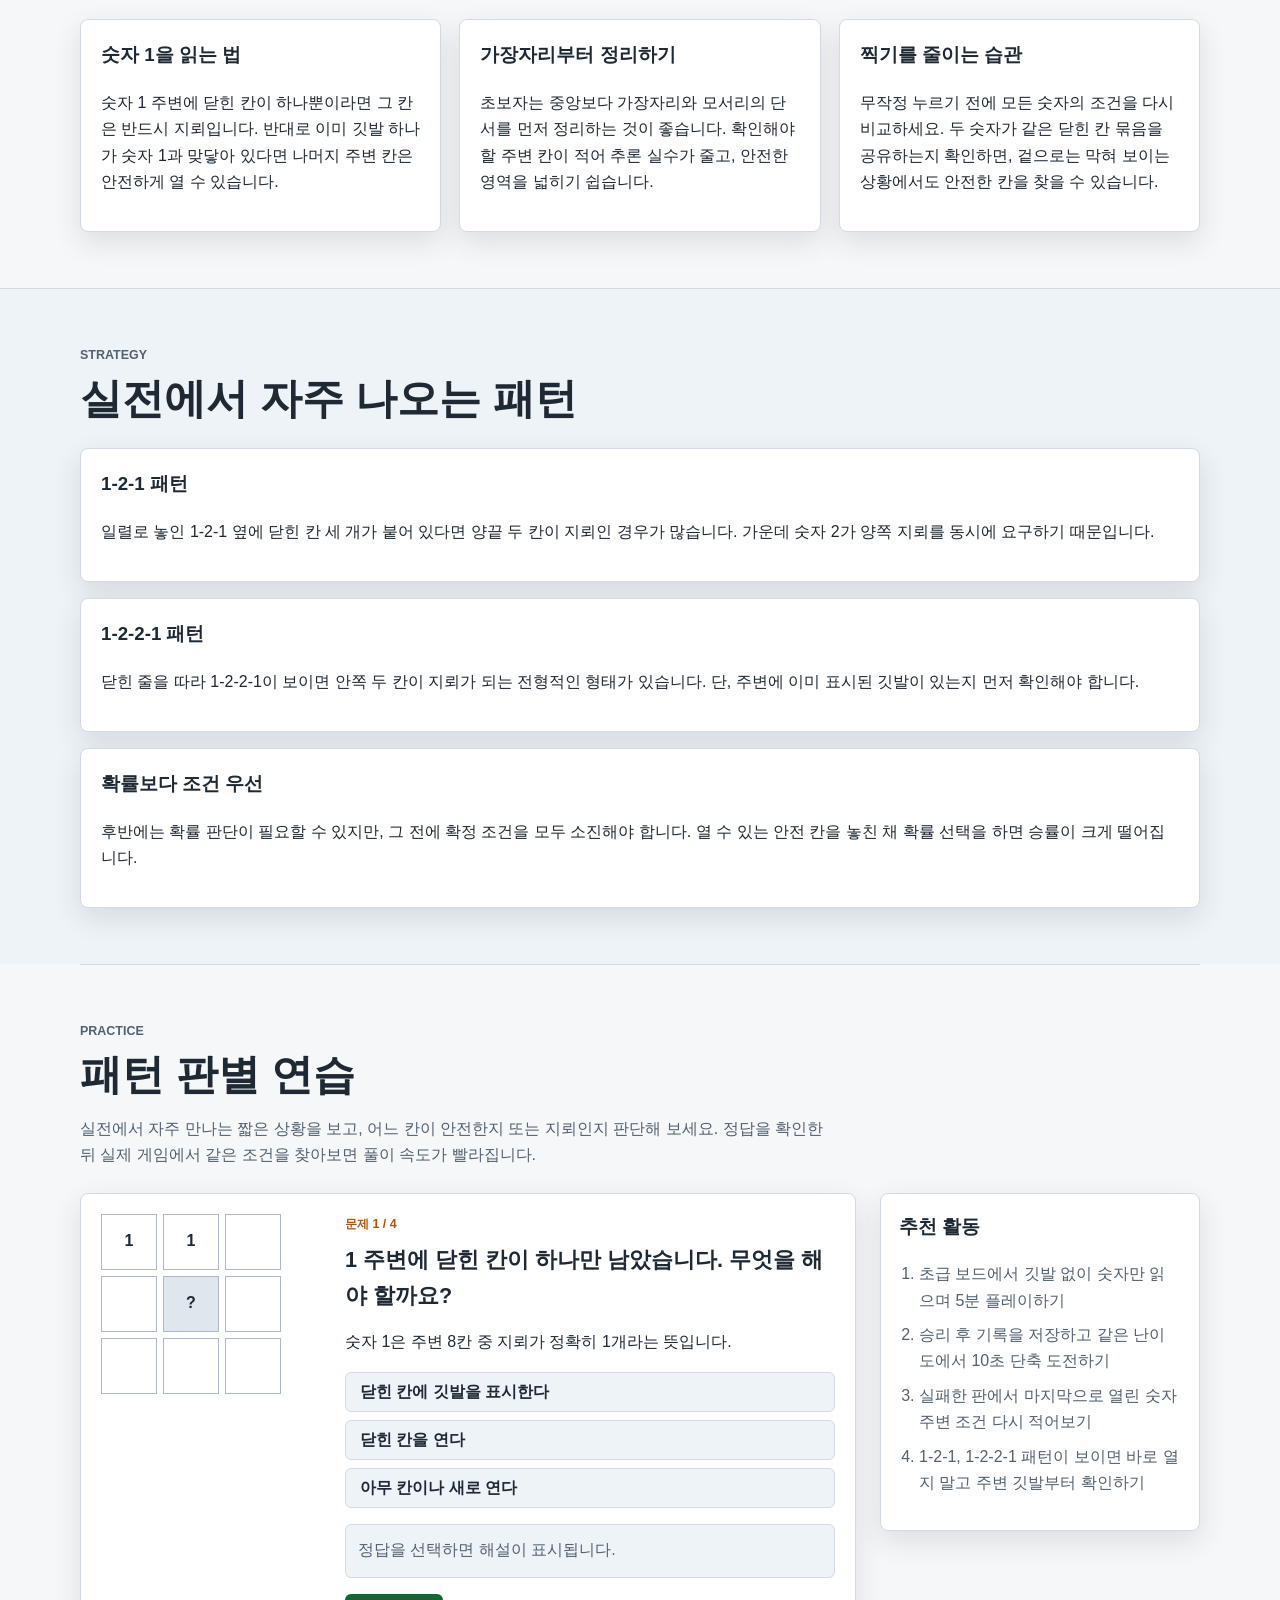
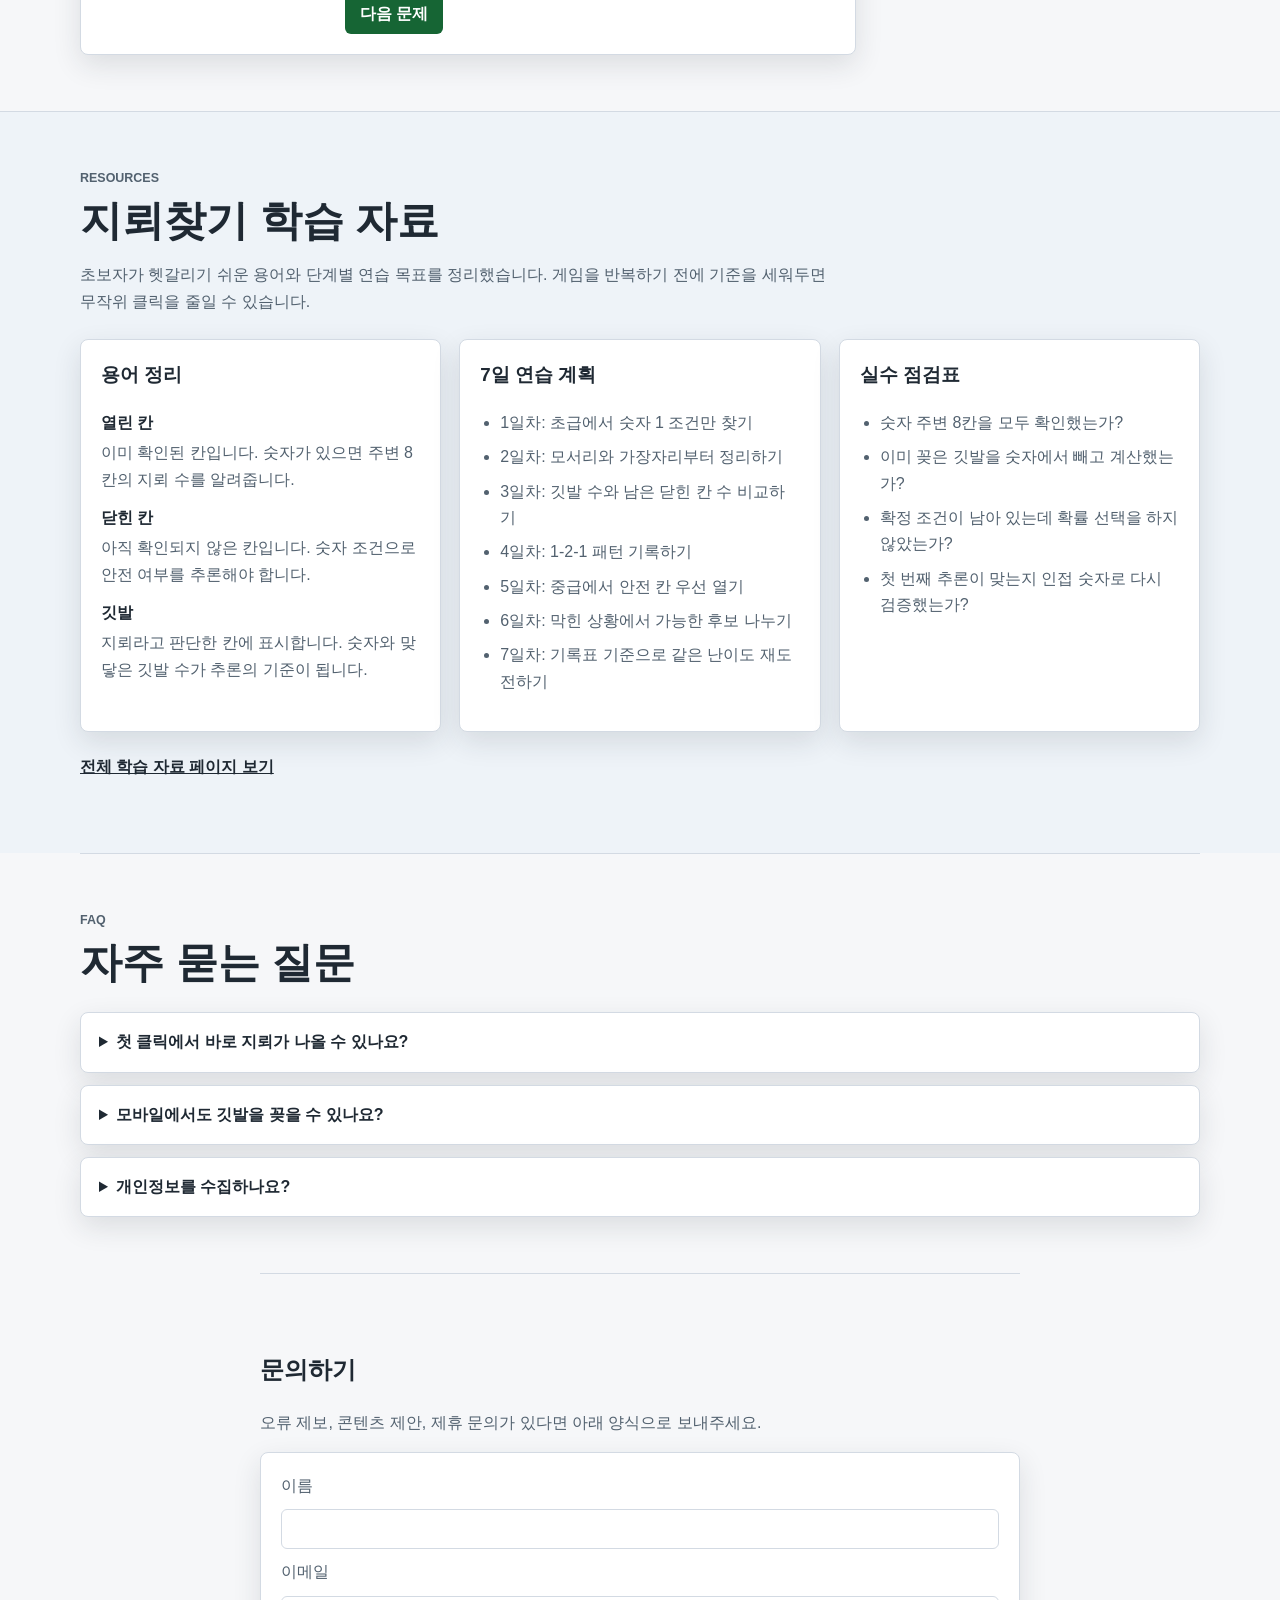
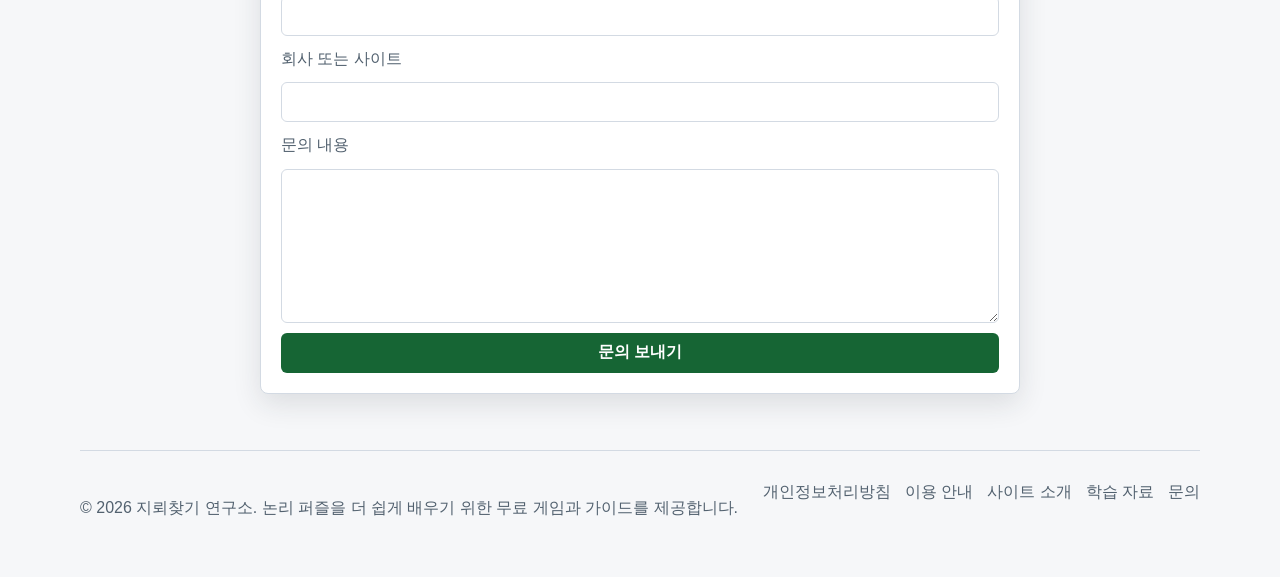
==== commit cea3c44e: "Add learning resources and practice activities" ====
--- a/index.html
+++ b/index.html
@@ -19,6 +19,8 @@
                 <a href="#leaderboard">기록</a>
                 <a href="#guide">가이드</a>
                 <a href="#strategy">전략</a>
+                <a href="#practice">연습</a>
+                <a href="#resources">자료</a>
                 <a href="#faq">FAQ</a>
                 <a href="privacy.html">개인정보처리방침</a>
                 <a href="contact.html">문의</a>
@@ -31,7 +33,7 @@
             <div class="hero-copy">
                 <p class="eyebrow">Classic logic puzzle</p>
                 <h1 id="hero-title">지뢰찾기 온라인</h1>
-                <p>설치 없이 바로 플레이하고, 숫자 단서로 안전한 칸을 찾아내는 논리 과정을 배울 수 있는 한국어 지뢰찾기 사이트입니다.</p>
+                <p>설치 없이 바로 플레이하고, 숫자 단서로 안전한 칸을 찾아내는 논리 과정을 배울 수 있는 한국어 지뢰찾기 학습 사이트입니다.</p>
                 <a class="primary-link" href="#play">게임 시작</a>
             </div>
             <div class="hero-board" aria-hidden="true">
@@ -138,6 +140,81 @@
                     <p>후반에는 확률 판단이 필요할 수 있지만, 그 전에 확정 조건을 모두 소진해야 합니다. 열 수 있는 안전 칸을 놓친 채 확률 선택을 하면 승률이 크게 떨어집니다.</p>
                 </article>
             </div>
+        </section>
+
+
+
+        <section id="practice" class="content-section" aria-labelledby="practice-title">
+            <div class="section-heading">
+                <p class="eyebrow">Practice</p>
+                <h2 id="practice-title">패턴 판별 연습</h2>
+                <p>실전에서 자주 만나는 짧은 상황을 보고, 어느 칸이 안전한지 또는 지뢰인지 판단해 보세요. 정답을 확인한 뒤 실제 게임에서 같은 조건을 찾아보면 풀이 속도가 빨라집니다.</p>
+            </div>
+            <div class="practice-shell">
+                <div class="practice-card" aria-labelledby="practice-question">
+                    <div id="practice-board" class="practice-board" aria-hidden="true"></div>
+                    <div class="practice-copy">
+                        <p id="practice-count" class="eyebrow">문제 1</p>
+                        <h3 id="practice-question">패턴 문제</h3>
+                        <p id="practice-description">닫힌 칸과 숫자 단서를 비교해서 다음 행동을 고르세요.</p>
+                        <div id="practice-options" class="practice-options"></div>
+                        <p id="practice-feedback" class="practice-feedback" aria-live="polite">정답을 선택하면 해설이 표시됩니다.</p>
+                        <button id="next-practice" type="button">다음 문제</button>
+                    </div>
+                </div>
+                <aside class="activity-list" aria-labelledby="activity-title">
+                    <h3 id="activity-title">추천 활동</h3>
+                    <ol>
+                        <li>초급 보드에서 깃발 없이 숫자만 읽으며 5분 플레이하기</li>
+                        <li>승리 후 기록을 저장하고 같은 난이도에서 10초 단축 도전하기</li>
+                        <li>실패한 판에서 마지막으로 열린 숫자 주변 조건 다시 적어보기</li>
+                        <li>1-2-1, 1-2-2-1 패턴이 보이면 바로 열지 말고 주변 깃발부터 확인하기</li>
+                    </ol>
+                </aside>
+            </div>
+        </section>
+
+        <section id="resources" class="content-section alt" aria-labelledby="resources-title">
+            <div class="section-heading">
+                <p class="eyebrow">Resources</p>
+                <h2 id="resources-title">지뢰찾기 학습 자료</h2>
+                <p>초보자가 헷갈리기 쉬운 용어와 단계별 연습 목표를 정리했습니다. 게임을 반복하기 전에 기준을 세워두면 무작위 클릭을 줄일 수 있습니다.</p>
+            </div>
+            <div class="resource-grid">
+                <article>
+                    <h3>용어 정리</h3>
+                    <dl>
+                        <dt>열린 칸</dt>
+                        <dd>이미 확인된 칸입니다. 숫자가 있으면 주변 8칸의 지뢰 수를 알려줍니다.</dd>
+                        <dt>닫힌 칸</dt>
+                        <dd>아직 확인되지 않은 칸입니다. 숫자 조건으로 안전 여부를 추론해야 합니다.</dd>
+                        <dt>깃발</dt>
+                        <dd>지뢰라고 판단한 칸에 표시합니다. 숫자와 맞닿은 깃발 수가 추론의 기준이 됩니다.</dd>
+                    </dl>
+                </article>
+                <article>
+                    <h3>7일 연습 계획</h3>
+                    <ul>
+                        <li>1일차: 초급에서 숫자 1 조건만 찾기</li>
+                        <li>2일차: 모서리와 가장자리부터 정리하기</li>
+                        <li>3일차: 깃발 수와 남은 닫힌 칸 수 비교하기</li>
+                        <li>4일차: 1-2-1 패턴 기록하기</li>
+                        <li>5일차: 중급에서 안전 칸 우선 열기</li>
+                        <li>6일차: 막힌 상황에서 가능한 후보 나누기</li>
+                        <li>7일차: 기록표 기준으로 같은 난이도 재도전하기</li>
+                    </ul>
+                </article>
+                <article>
+                    <h3>실수 점검표</h3>
+                    <ul>
+                        <li>숫자 주변 8칸을 모두 확인했는가?</li>
+                        <li>이미 꽂은 깃발을 숫자에서 빼고 계산했는가?</li>
+                        <li>확정 조건이 남아 있는데 확률 선택을 하지 않았는가?</li>
+                        <li>첫 번째 추론이 맞는지 인접 숫자로 다시 검증했는가?</li>
+                    </ul>
+                </article>
+            </div>
+            <p class="more-link"><a href="resources.html">전체 학습 자료 페이지 보기</a></p>
         </section>
 
         <section id="faq" class="content-section" aria-labelledby="faq-title">
@@ -188,6 +265,7 @@
             <a href="privacy.html">개인정보처리방침</a>
             <a href="terms.html">이용 안내</a>
             <a href="about.html">사이트 소개</a>
+            <a href="resources.html">학습 자료</a>
             <a href="contact.html">문의</a>
         </div>
     </footer>
--- a/style.css
+++ b/style.css
@@ -220,6 +220,9 @@
 .game-panel,
 .quick-guide,
 .leaderboard,
+.practice-card,
+.activity-list,
+.resource-grid article,
 .article-grid article,
 .strategy-list article,
 .faq-list details {
@@ -361,6 +364,8 @@
 
 .quick-guide h3,
 .leaderboard h3,
+.activity-list h3,
+.resource-grid h3,
 .article-grid h3,
 .strategy-list h3 {
     margin-top: 0;
@@ -459,6 +464,147 @@
     text-align: center;
 }
 
+.practice-shell {
+    display: grid;
+    grid-template-columns: minmax(0, 1fr) 320px;
+    gap: 24px;
+    align-items: start;
+}
+
+.practice-card {
+    display: grid;
+    grid-template-columns: 220px minmax(0, 1fr);
+    gap: 24px;
+    padding: 20px;
+}
+
+.practice-board {
+    display: grid;
+    grid-template-columns: repeat(3, 56px);
+    gap: 6px;
+    align-content: start;
+}
+
+.practice-cell {
+    width: 56px;
+    height: 56px;
+    display: grid;
+    place-items: center;
+    border: 1px solid var(--cell-border);
+    background: var(--revealed-bg);
+    color: var(--cell-text);
+    font-weight: 800;
+}
+
+.practice-cell.unknown {
+    background: var(--cell-bg);
+}
+
+.practice-cell.flagged {
+    background: var(--flagged-bg);
+    color: #1f2933;
+}
+
+.practice-copy h3 {
+    margin: 0 0 8px;
+    font-size: 1.35rem;
+}
+
+.practice-options {
+    display: grid;
+    gap: 8px;
+    margin: 16px 0;
+}
+
+.practice-options button {
+    width: 100%;
+    justify-content: flex-start;
+    background: var(--surface-strong);
+    border-color: var(--border);
+    color: var(--text-color);
+    text-align: left;
+}
+
+.practice-options button:hover {
+    background: var(--button-bg);
+    color: var(--button-text);
+}
+
+.practice-feedback {
+    min-height: 54px;
+    padding: 12px;
+    border: 1px solid var(--border);
+    border-radius: 6px;
+    background: var(--surface-strong);
+    color: var(--muted-text);
+}
+
+.practice-feedback.is-correct {
+    border-color: #15803d;
+    color: #15803d;
+}
+
+.practice-feedback.is-wrong {
+    border-color: #b45309;
+    color: var(--accent);
+}
+
+.activity-list {
+    padding: 18px;
+}
+
+.activity-list ol,
+.resource-grid ul,
+.check-list,
+.rich-list {
+    padding-left: 20px;
+}
+
+.activity-list li,
+.resource-grid li,
+.check-list li,
+.rich-list li {
+    margin-bottom: 8px;
+    color: var(--muted-text);
+}
+
+.resource-grid {
+    display: grid;
+    grid-template-columns: repeat(3, minmax(0, 1fr));
+    gap: 18px;
+}
+
+.resource-grid.compact {
+    margin-top: 16px;
+}
+
+.resource-grid article {
+    padding: 20px;
+}
+
+.resource-grid dl {
+    margin: 0;
+}
+
+.resource-grid dt {
+    margin-top: 12px;
+    font-weight: 800;
+}
+
+.resource-grid dd {
+    margin: 4px 0 0;
+    color: var(--muted-text);
+}
+
+.more-link {
+    margin-top: 22px;
+    font-weight: 800;
+}
+
+.resource-page section {
+    margin-top: 36px;
+}
+
 .article-grid {
     display: grid;
     grid-template-columns: repeat(3, minmax(0, 1fr));
@@ -547,7 +693,10 @@
 @media (max-width: 860px) {
     .hero,
     .game-shell,
-    .article-grid {
+    .article-grid,
+    .practice-shell,
+    .practice-card,
+    .resource-grid {
         grid-template-columns: 1fr;
     }
 
@@ -563,6 +712,16 @@
     }
 
     .hero-board span {
+        width: 100%;
+        height: auto;
+        aspect-ratio: 1;
+    }
+
+    .practice-board {
+        grid-template-columns: repeat(3, minmax(44px, 56px));
+    }
+
+    .practice-cell {
         width: 100%;
         height: auto;
         aspect-ratio: 1;
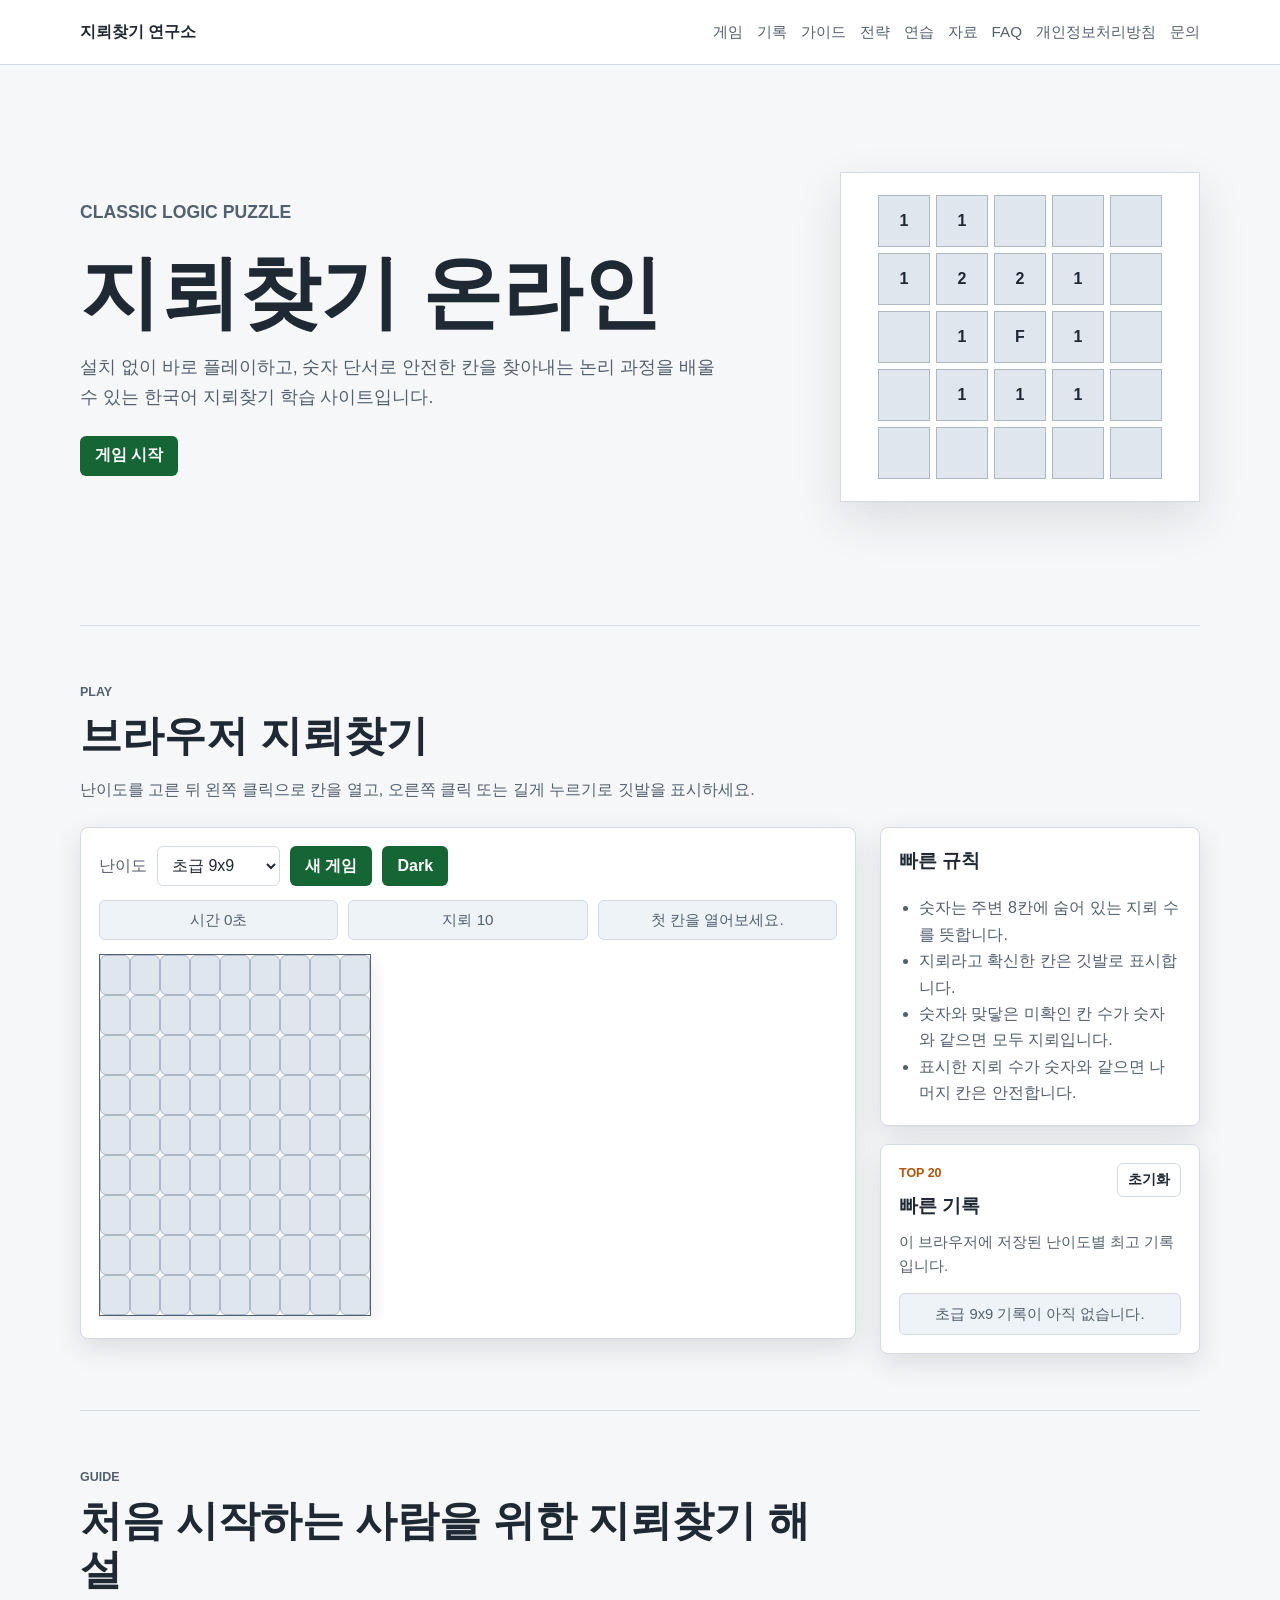
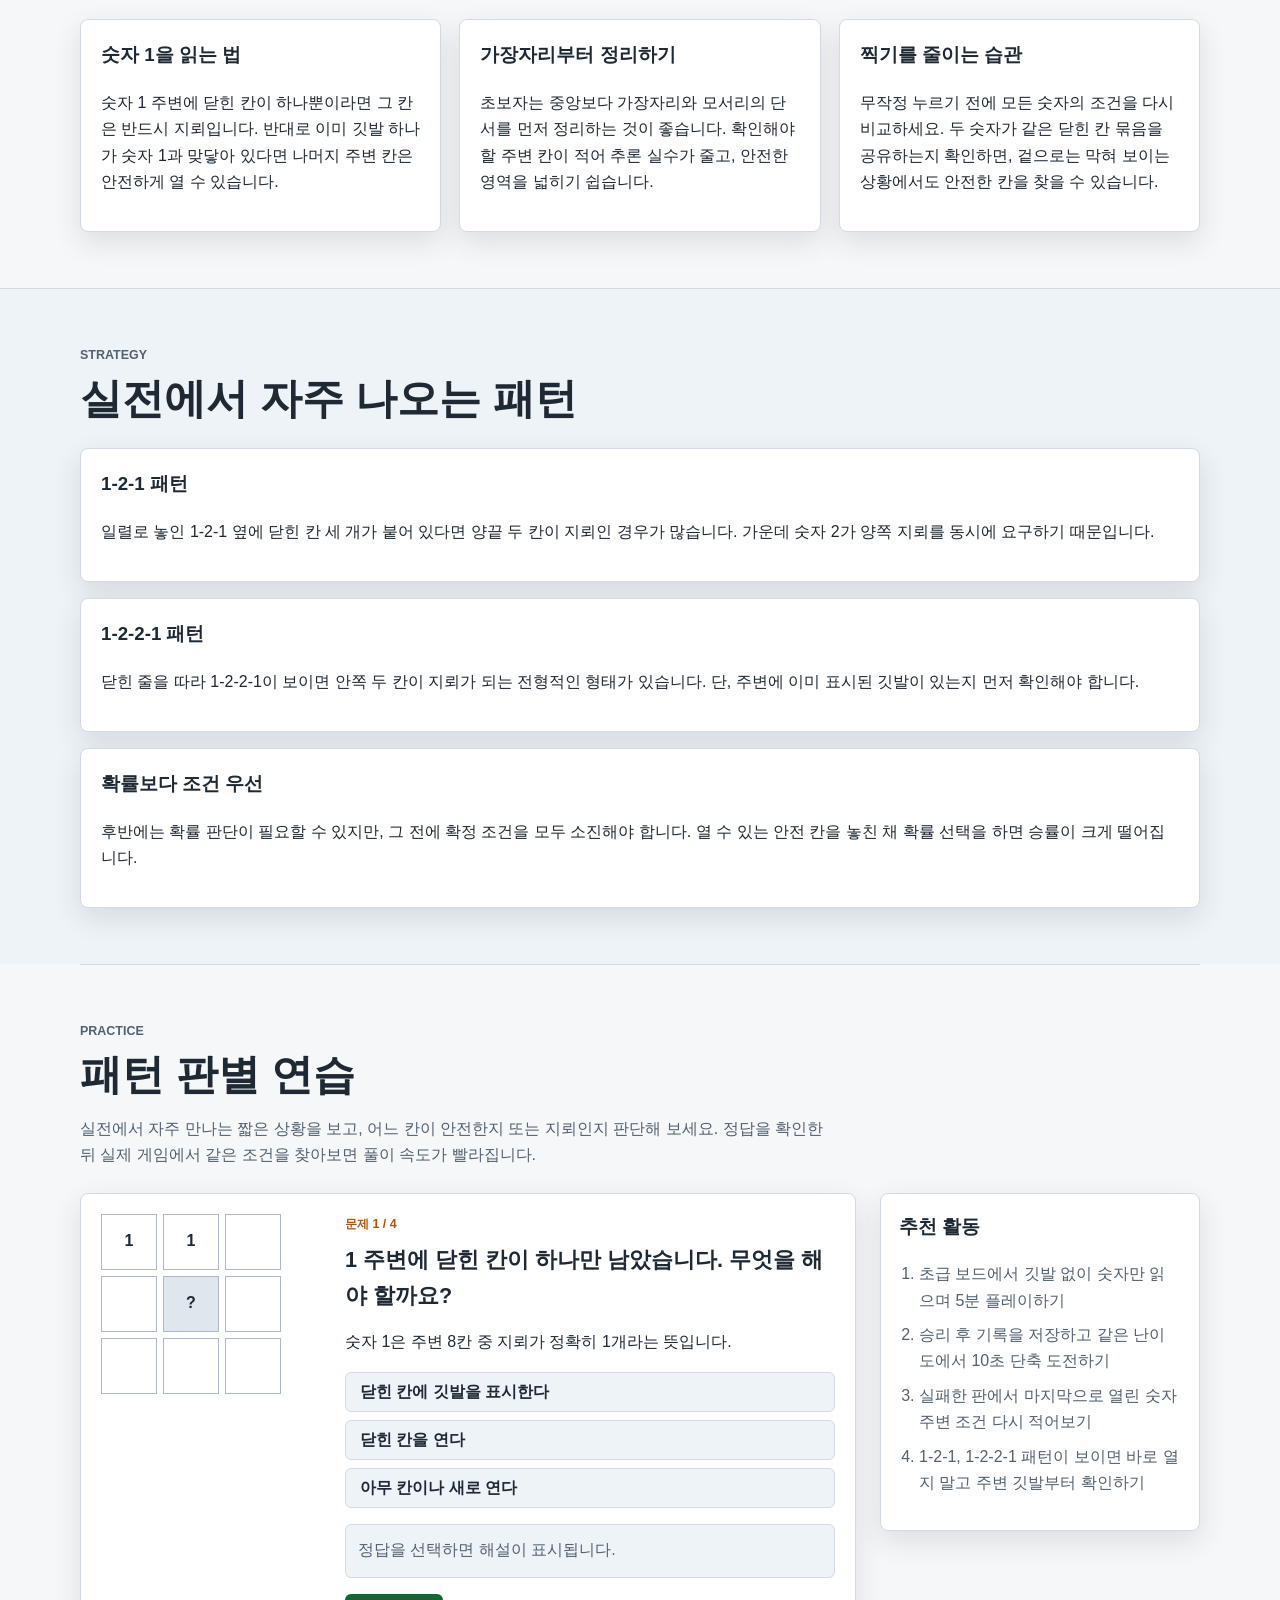
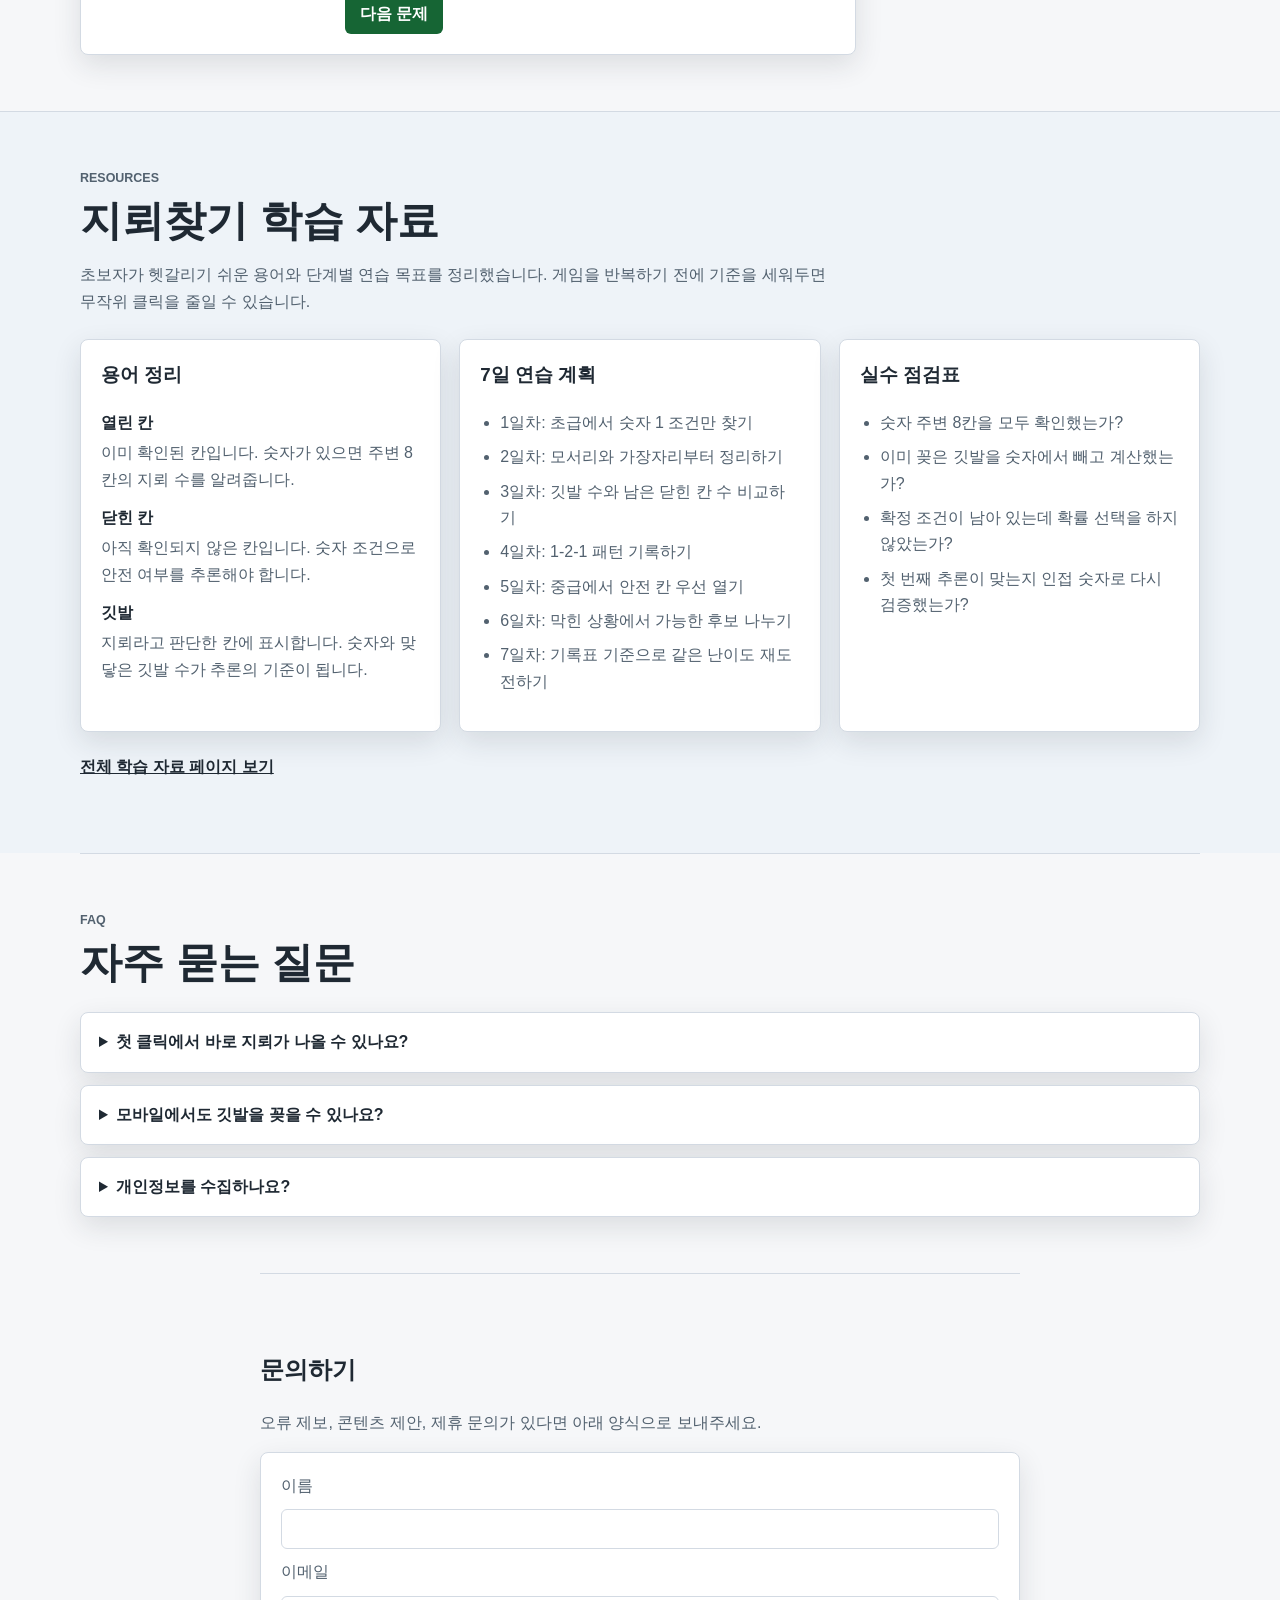
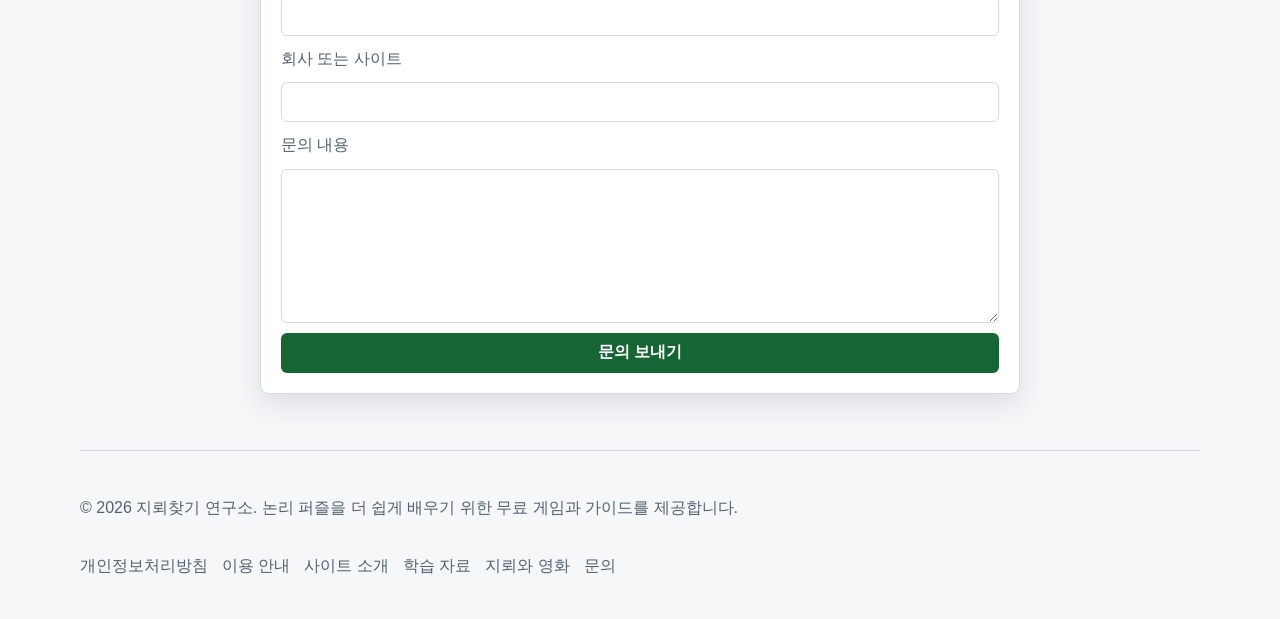
==== commit 5b90772f: "Add mine awareness and film guide" ====
--- a/index.html
+++ b/index.html
@@ -266,6 +266,7 @@
             <a href="terms.html">이용 안내</a>
             <a href="about.html">사이트 소개</a>
             <a href="resources.html">학습 자료</a>
+            <a href="mine-info.html">지뢰와 영화</a>
             <a href="contact.html">문의</a>
         </div>
     </footer>
--- a/style.css
+++ b/style.css
@@ -223,6 +223,8 @@
 .practice-card,
 .activity-list,
 .resource-grid article,
+.film-list article,
+.notice-box,
 .article-grid article,
 .strategy-list article,
 .faq-list details {
@@ -605,6 +607,46 @@
     margin-top: 36px;
 }
 
+.notice-box {
+    padding: 20px;
+    border-color: #b45309;
+    background: color-mix(in srgb, var(--surface) 82%, #fef3c7);
+}
+
+.notice-box h2 {
+    margin-top: 0;
+}
+
+.film-list {
+    display: grid;
+    gap: 16px;
+}
+
+.film-list article {
+    padding: 20px;
+}
+
+.film-list h3 {
+    margin-top: 0;
+}
+
+.watch-point {
+    margin-bottom: 0;
+    color: var(--accent);
+    font-weight: 800;
+}
+
+.source-list {
+    display: grid;
+    gap: 8px;
+    padding-left: 20px;
+}
+
+.source-list a {
+    color: var(--button-bg);
+    font-weight: 700;
+}
+
 .article-grid {
     display: grid;
     grid-template-columns: repeat(3, minmax(0, 1fr));
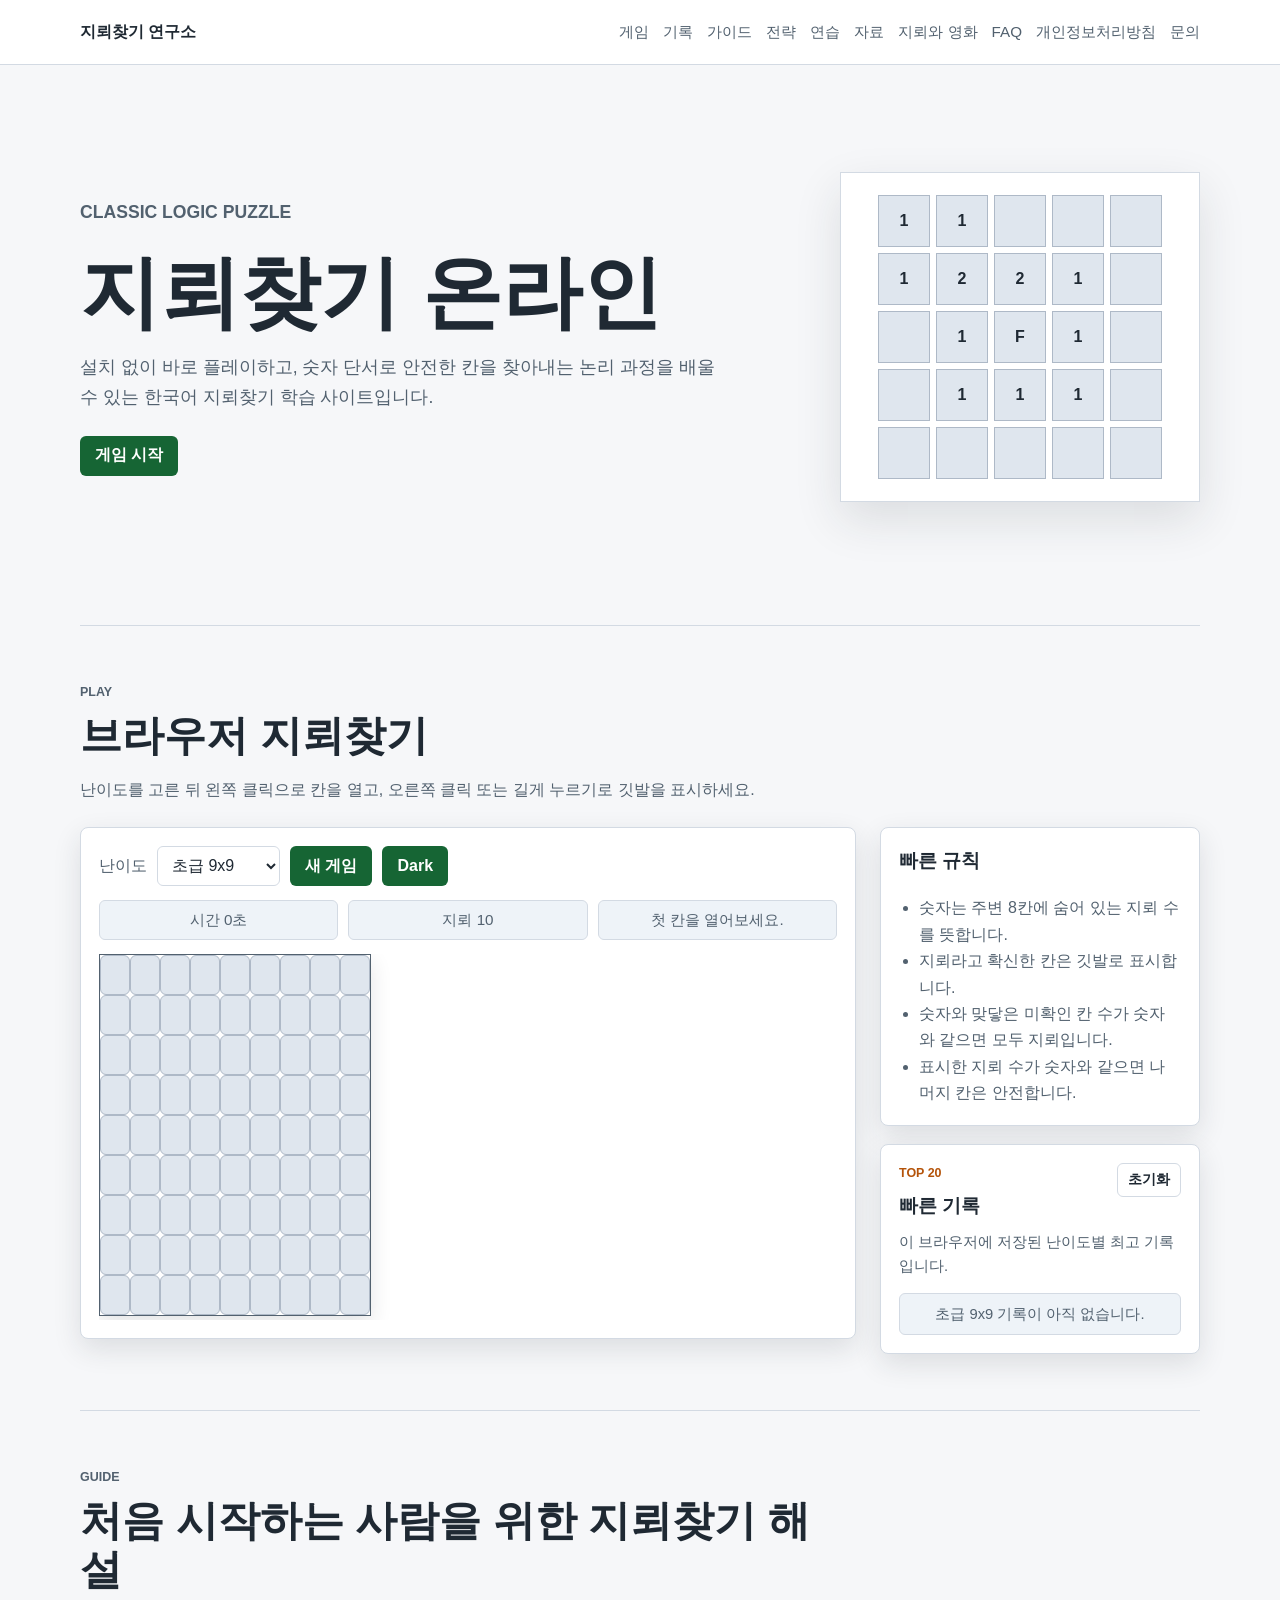
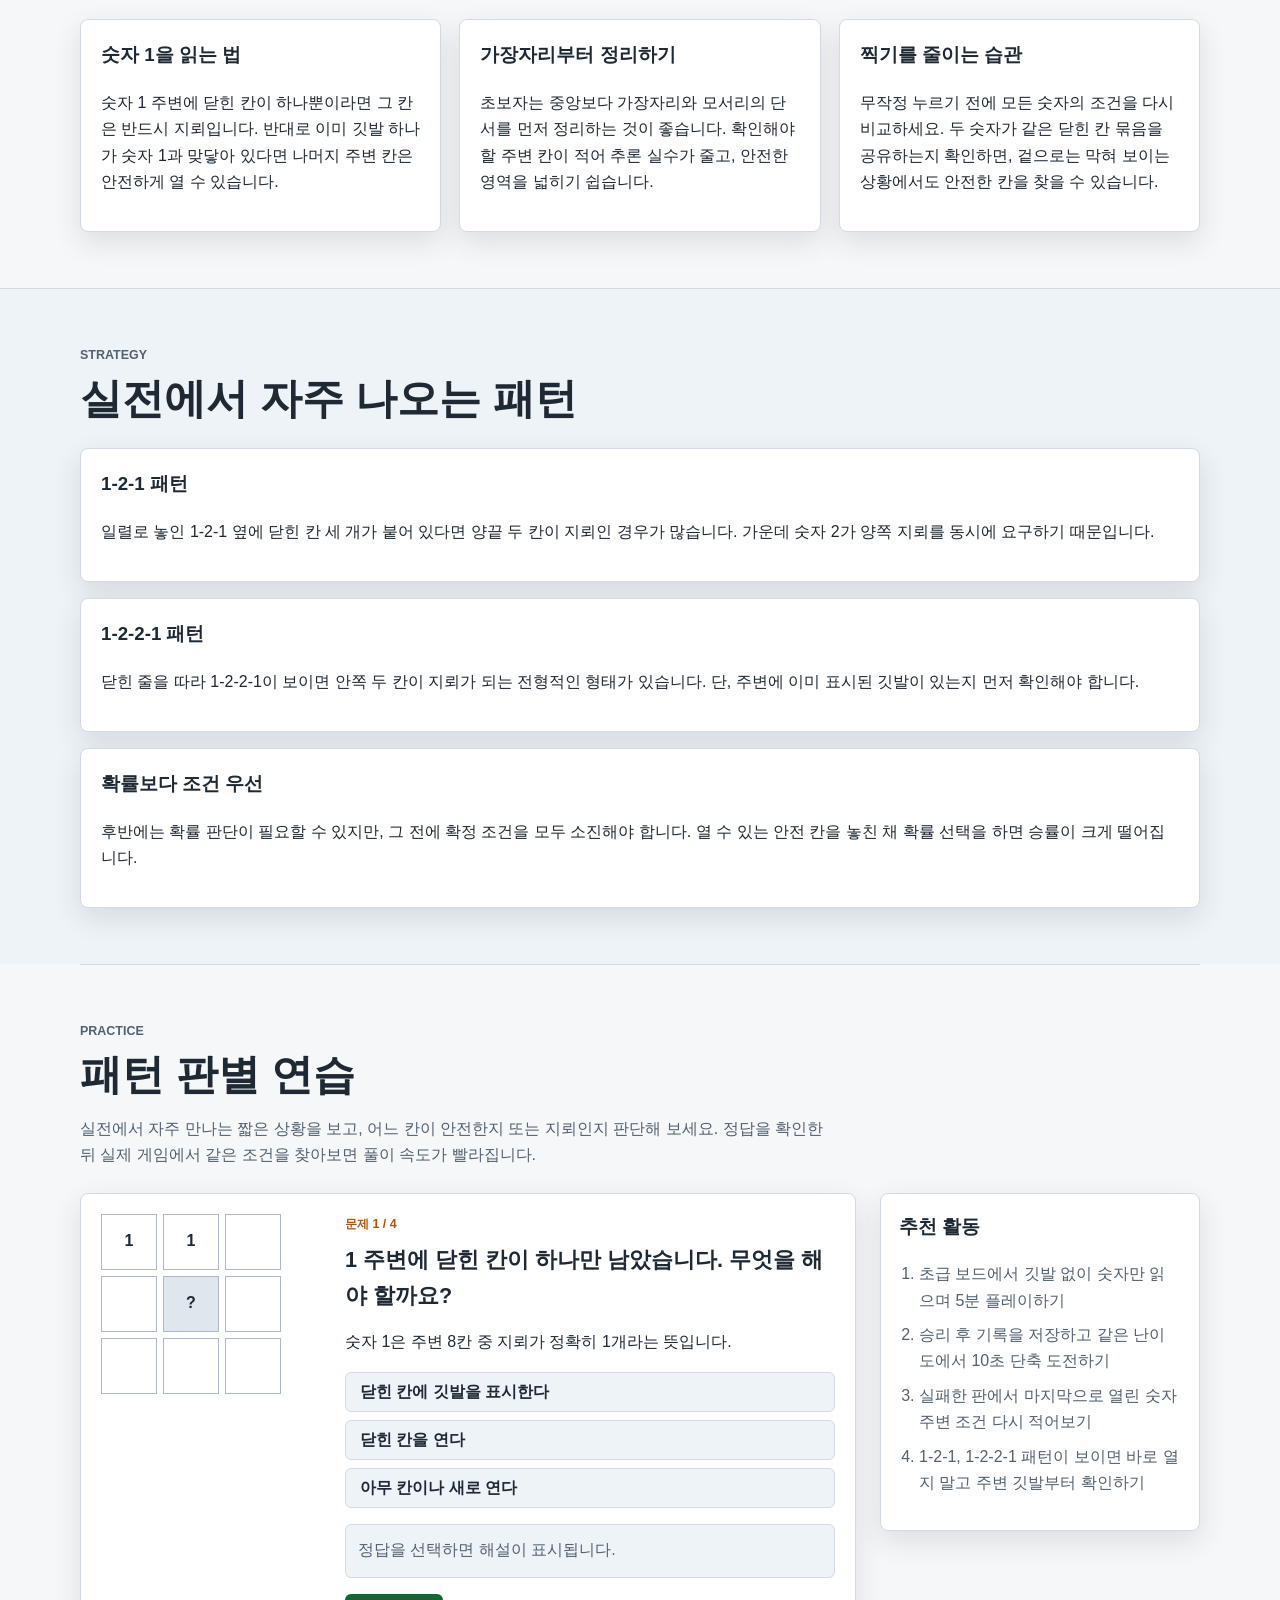
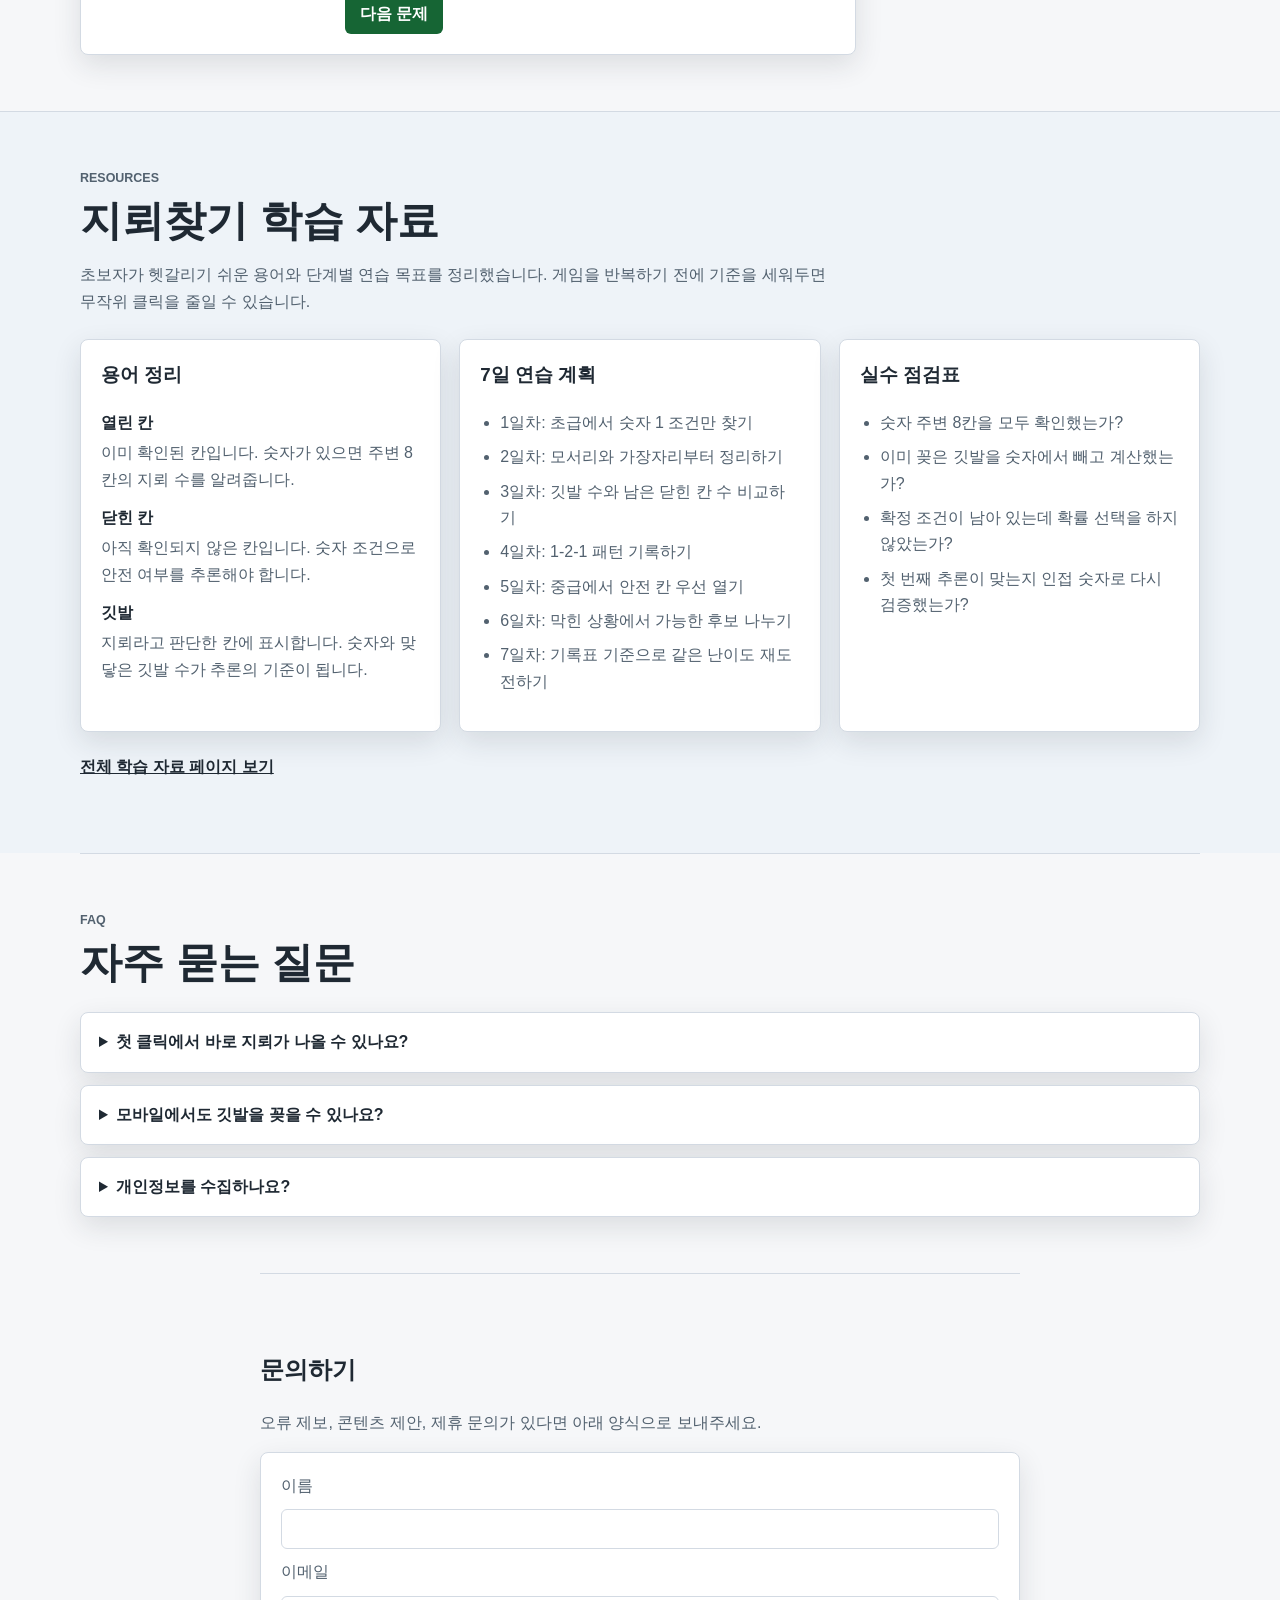
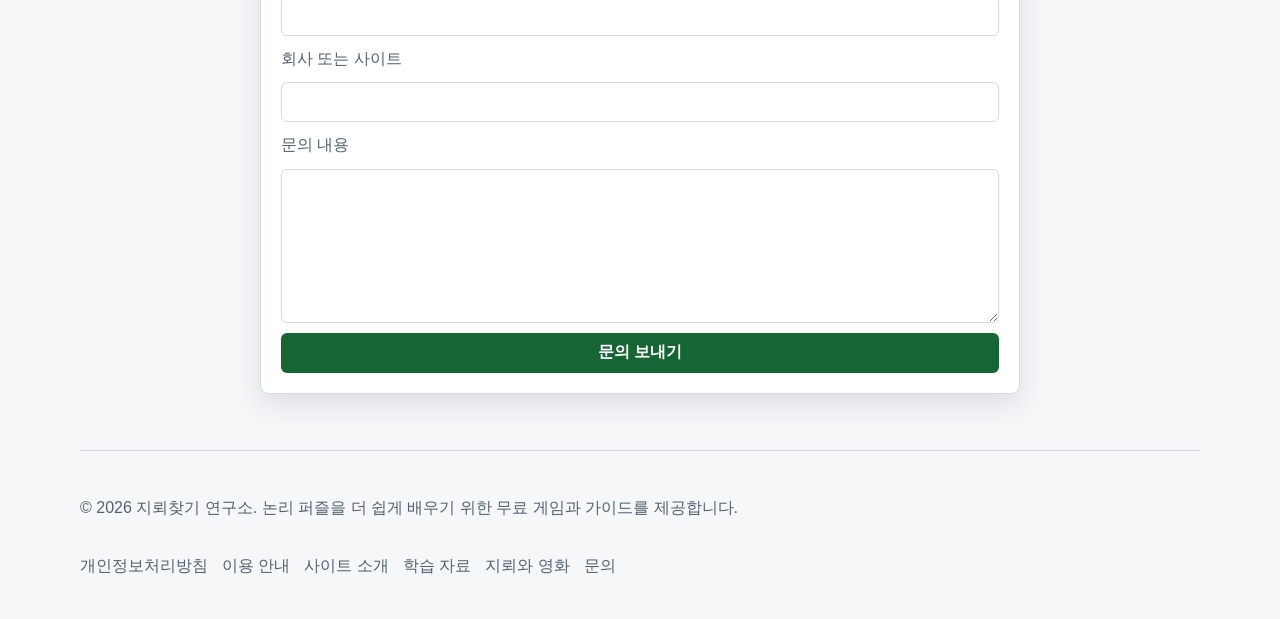
==== commit a8806064: "Add mine info link to main navigation" ====
--- a/index.html
+++ b/index.html
@@ -21,6 +21,7 @@
                 <a href="#strategy">전략</a>
                 <a href="#practice">연습</a>
                 <a href="#resources">자료</a>
+                <a href="mine-info.html">지뢰와 영화</a>
                 <a href="#faq">FAQ</a>
                 <a href="privacy.html">개인정보처리방침</a>
                 <a href="contact.html">문의</a>
